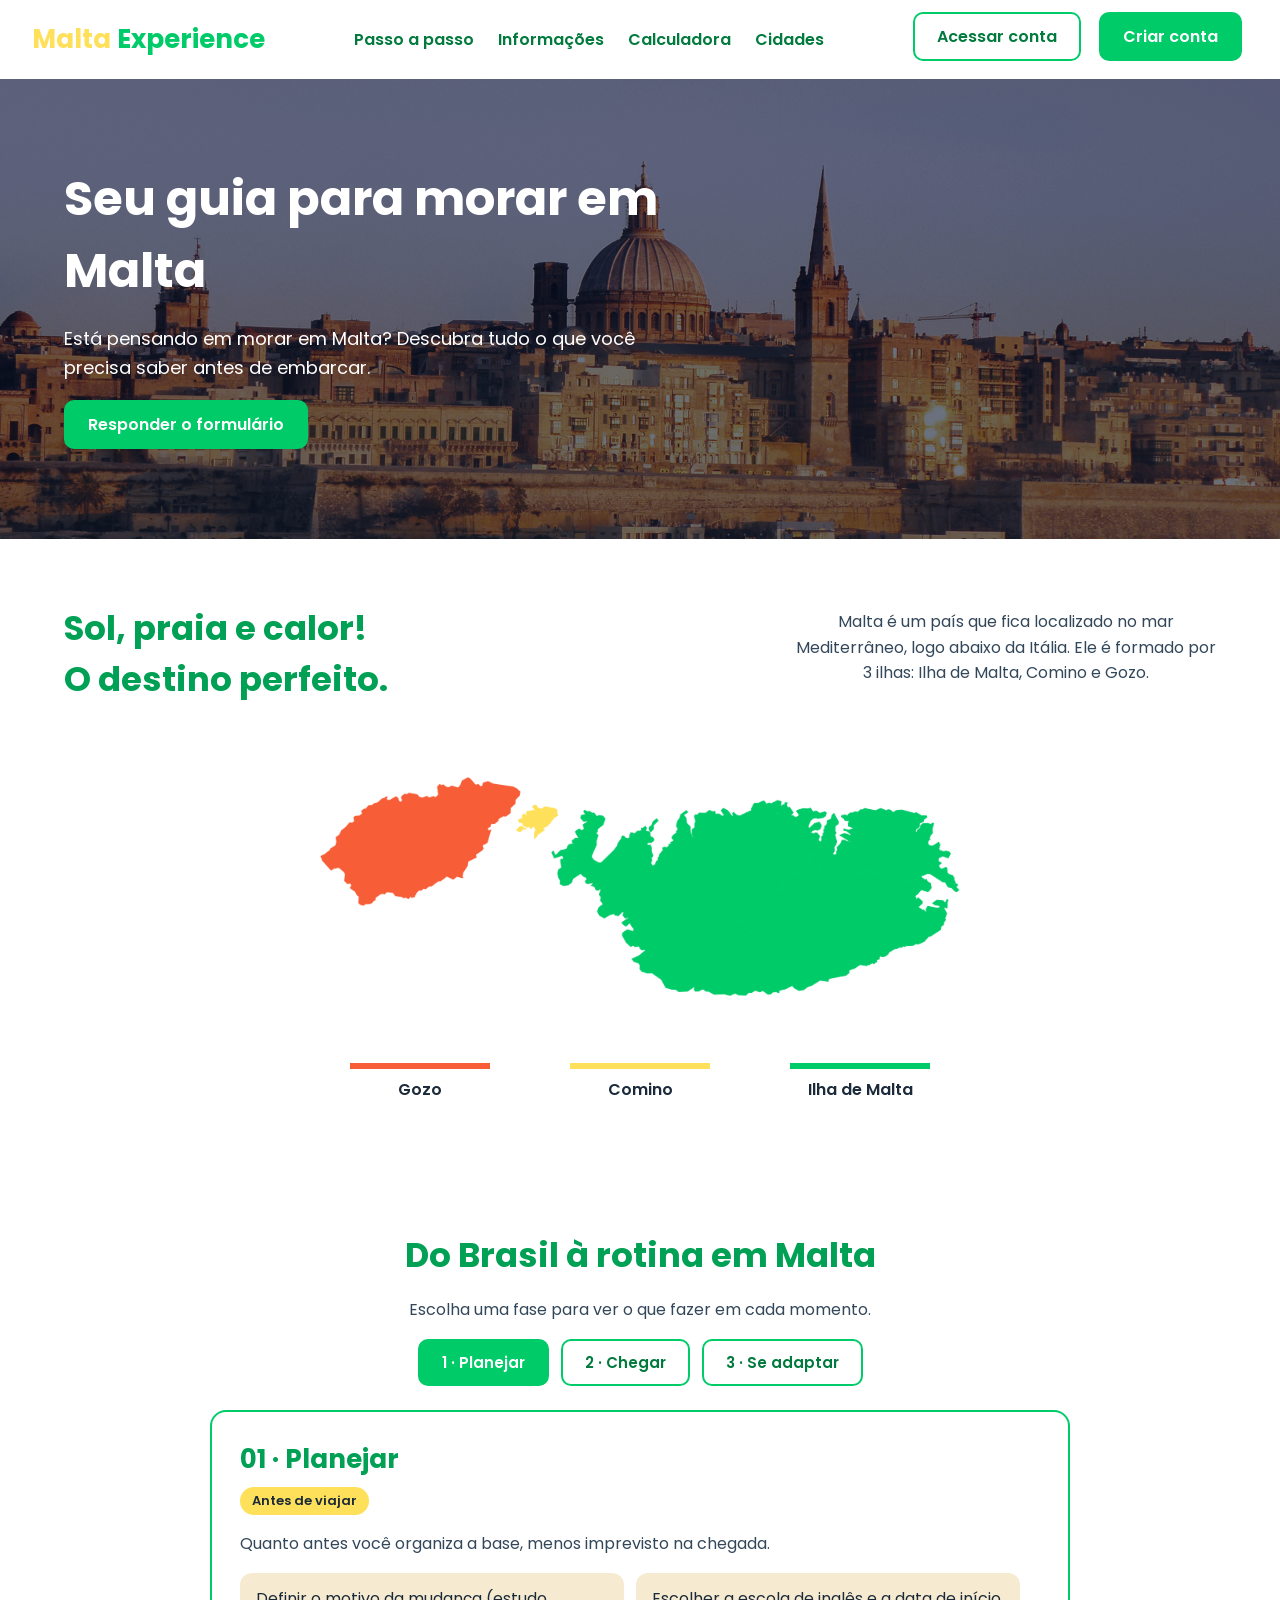
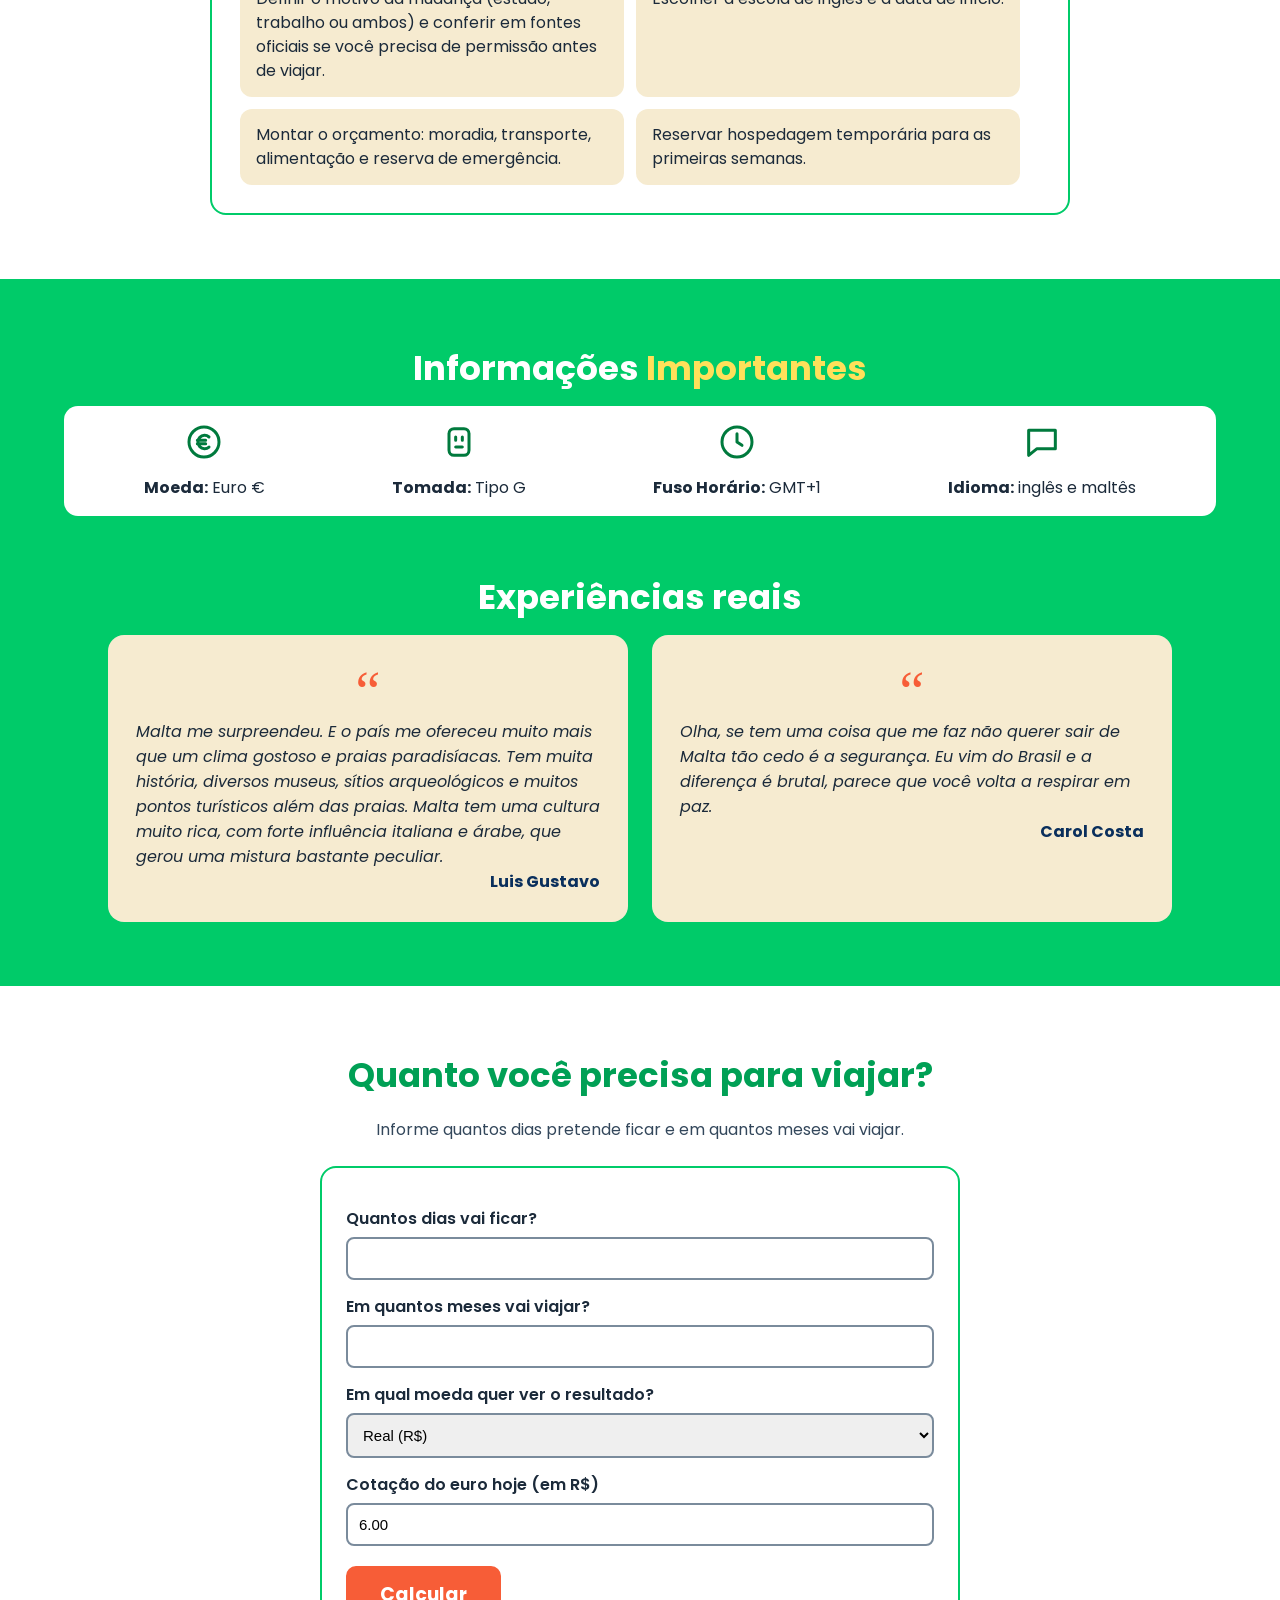
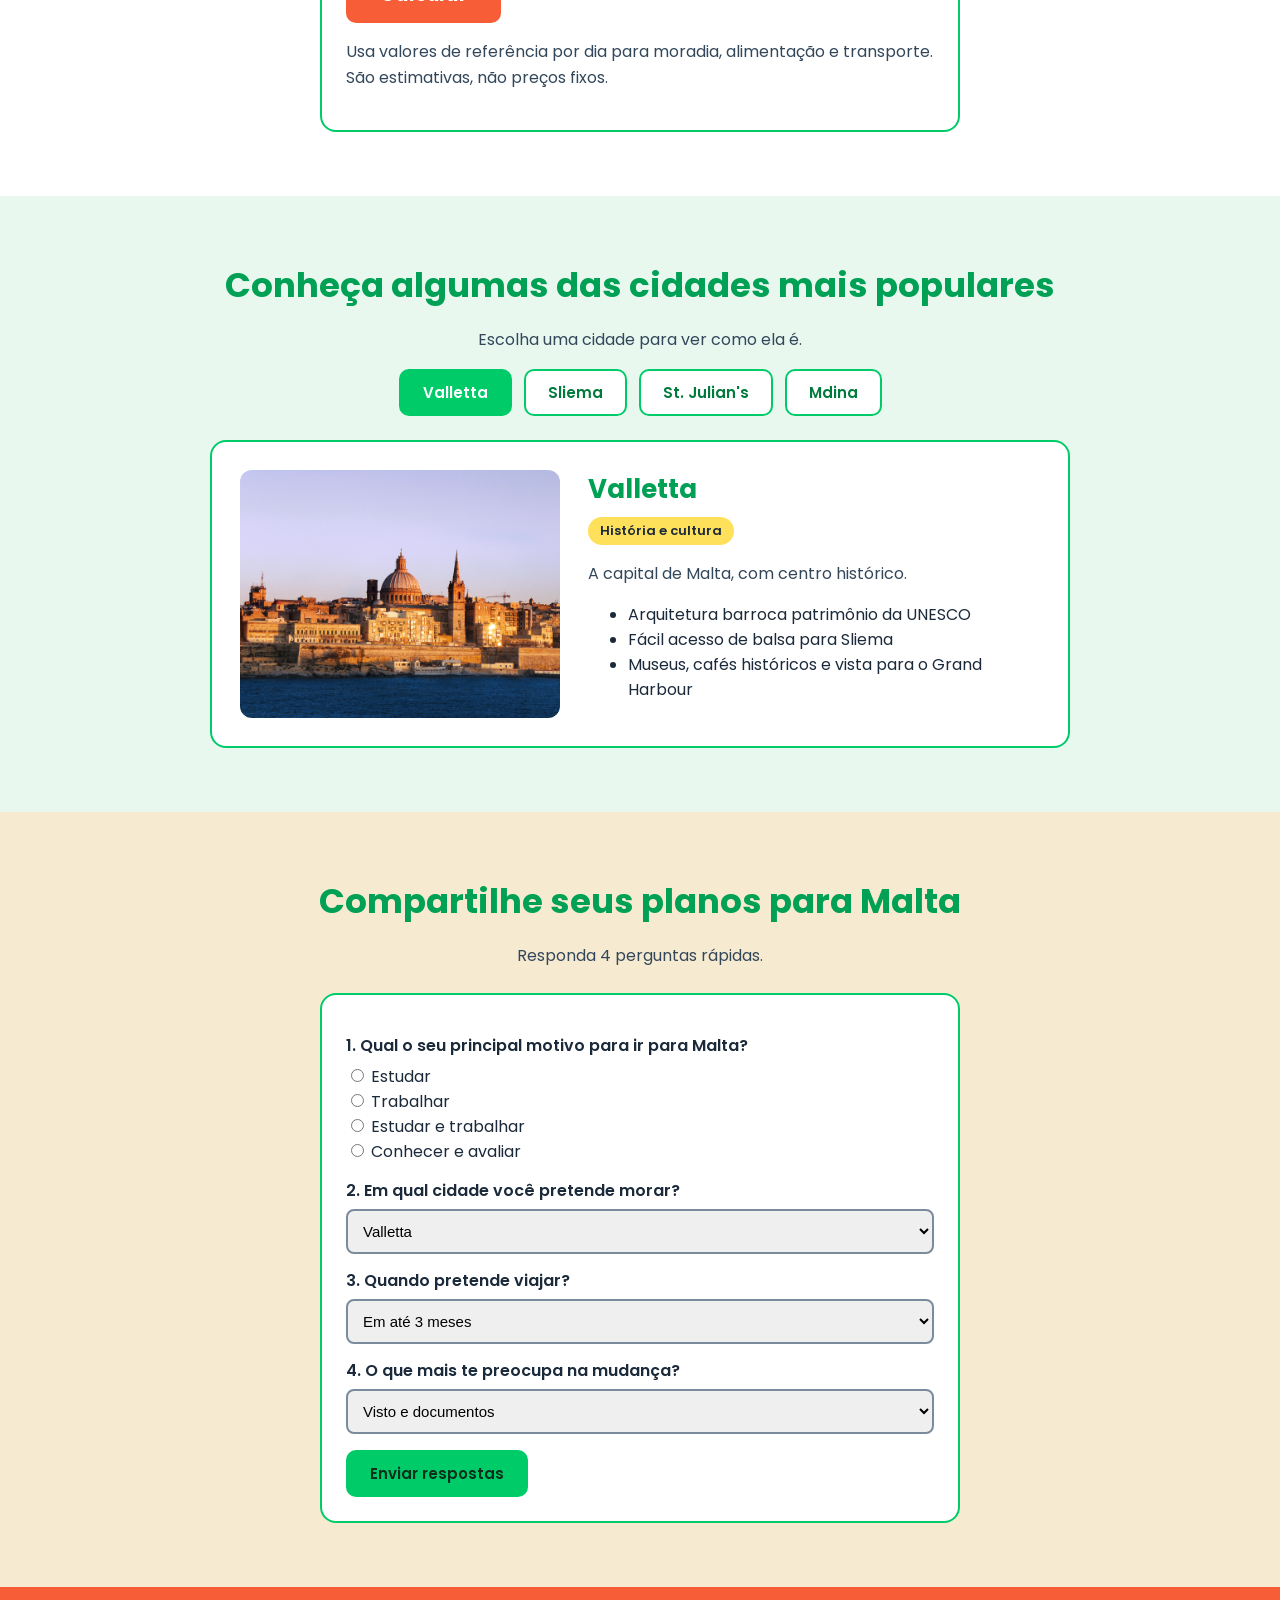
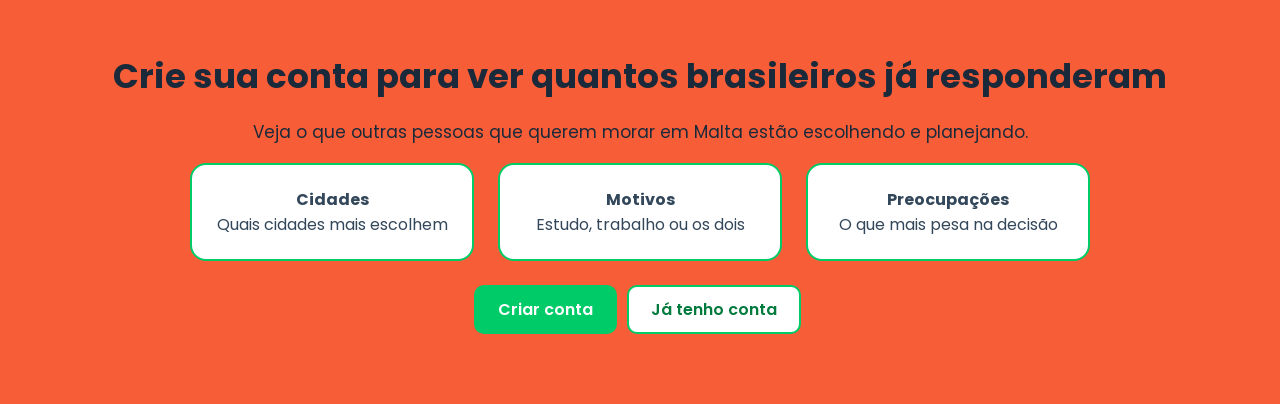
==== public/index.html @ 200298f9 "Adiciona estrutura inicial de arquivos, rotas e assets" ====
<!DOCTYPE html>
<html lang="pt-BR">

<head>
    <meta charset="UTF-8">
    <title>Malta Experience</title>
    <link href="https://fonts.googleapis.com/css2?family=Poppins:wght@400;500;600;700&display=swap" rel="stylesheet">
    <link rel="stylesheet" href="./css/style.css">
</head>

<body>

    <div class="cabecalho">
        <h3 class="logo">Malta <span class="logo_verde">Experience</span></h3>
        <div class="menu">
            <a href="#como">Passo a passo</a>
            <a href="#info">Informações</a>
            <a href="#calculadora">Calculadora</a>
            <a href="#cidades">Cidades</a>
        </div>
        <div class="botoes_topo">
            <a class="link_botao" href="login.html">Acessar conta</a>
            <a class="link_botao_verde" href="cadastro.html">Criar conta</a>
        </div>
    </div>


    <div class="topo">
        <div class="topo_texto">
            <h1>Seu guia para morar em Malta</h1>
            <p>Está pensando em morar em Malta? Descubra tudo o que você precisa saber antes de embarcar.</p>
            <a class="link_botao_verde" href="#formulario">Responder o formulário</a>
        </div>
    </div>

    <div class="secao">
        <div class="linha_sol">
            <h2 class="texto_esquerda">Sol, praia e calor!<br>O destino perfeito.</h2>
            <p class="texto_sol">Malta é um país que fica localizado no mar Mediterrâneo, logo abaixo da Itália. Ele é
                formado por 3 ilhas: Ilha de Malta, Comino e Gozo.</p>
        </div>
        <img class="mapa" src="./img/mapa_malta.png" alt="Mapa das ilhas de Malta">
        <div class="legenda">
            <div>
                <div class="barra_gozo"></div>Gozo
            </div>
            <div>
                <div class="barra_comino"></div>Comino
            </div>
            <div>
                <div class="barra_malta"></div>Ilha de Malta
            </div>
        </div>
    </div>

    <div class="secao" id="como">
        <h2>Do Brasil à rotina em Malta</h2>
        <p>Escolha uma fase para ver o que fazer em cada momento.</p>

        <button id="etapa_planejar" class="botao_aba_ativo" onclick="mostrarPlanejar()">1 · Planejar</button>
        <button id="etapa_chegar" class="botao_aba" onclick="mostrarChegar()">2 · Chegar</button>
        <button id="etapa_se_adaptar" class="botao_aba" onclick="mostrarSeAdaptar()">3 · Se adaptar</button>

        <div id="conteudo_planejar" class="cartao">
            <h3>01 · Planejar</h3>
            <span class="etiqueta">Antes de viajar</span>
            <p>Quanto antes você organiza a base, menos imprevisto na chegada.</p>
            <div class="grade_itens">
                <div class="item">Definir o motivo da mudança (estudo, trabalho ou ambos) e conferir em fontes oficiais
                    se você precisa de permissão antes de viajar.</div>
                <div class="item">Escolher a escola de inglês e a data de início.</div>
                <div class="item">Montar o orçamento: moradia, transporte, alimentação e reserva de emergência.</div>
                <div class="item">Reservar hospedagem temporária para as primeiras semanas.</div>
            </div>
        </div>

        <div id="conteudo_chegar" class="cartao escondido">
            <h3>02 · Chegar</h3>
            <span class="etiqueta">Primeiros dias</span>
            <p>Os primeiros dias são para resolver o básico e conhecer a região onde você vai morar.</p>
            <div class="grade_itens">
                <div class="item">Ir para a hospedagem temporária e descansar da viagem.</div>
                <div class="item">Comprar um chip local ou um plano de internet.</div>
                <div class="item">Conhecer o caminho entre a hospedagem e a escola.</div>
                <div class="item">Começar a procurar moradia fixa com calma, sem pressa.</div>
            </div>
        </div>

        <div id="conteudo_se_adaptar" class="cartao escondido">
            <h3>03 · Se adaptar</h3>
            <span class="etiqueta">Rotina em Malta</span>
            <p>Com o tempo, a cidade vira casa. Organize a rotina e crie sua rede de contatos.</p>
            <div class="grade_itens">
                <div class="item">Frequentar as aulas e praticar o inglês no dia a dia.</div>
                <div class="item">Aprender a usar o transporte público da ilha.</div>
                <div class="item">Conhecer outros brasileiros e intercambistas de várias nacionalidades.</div>
                <div class="item">Acompanhar o orçamento para não gastar além do planejado.</div>
            </div>
        </div>
    </div>

    <div class="secao fundo_verde" id="info">
        <h2 class="titulo_branco">Informações <span class="amarelo">Importantes</span></h2>
        <div class="caixa_info">
            <div><img class="icone" src="./img/icone_moeda.svg" alt="Moeda"><br><b>Moeda:</b> Euro €</div>
            <div><img class="icone" src="./img/icone_tomada.svg" alt="Tomada"><br><b>Tomada:</b> Tipo G</div>
            <div><img class="icone" src="./img/icone_fuso.svg" alt="Fuso Horário"><br><b>Fuso Horário:</b> GMT+1</div>
            <div><img class="icone" src="./img/icone_idioma.svg" alt="Idioma"><br><b>Idioma:</b> inglês e maltês</div>
        </div>

        <h2 class="titulo_branco" id="experiencias">Experiências reais</h2>
        <div class="linha_citacoes">
            <div class="citacao">
                <div class="aspas">“</div>
                Malta me surpreendeu. E o país me ofereceu muito mais que um clima gostoso e praias paradisíacas. Tem
                muita história, diversos museus, sítios arqueológicos e muitos pontos turísticos além das praias. Malta
                tem uma cultura muito rica, com forte influência italiana e árabe, que gerou uma mistura bastante
                peculiar.
                <b class="autor">Luis Gustavo</b>
            </div>
            <div class="citacao">
                <div class="aspas">“</div>
                Olha, se tem uma coisa que me faz não querer sair de Malta tão cedo é a segurança. Eu vim do Brasil e a
                diferença é brutal, parece que você volta a respirar em paz.
                <b class="autor">Carol Costa</b>
            </div>
        </div>
    </div>

    <!-- CALCULADORA -->
    <div class="secao" id="calculadora">
        <h2>Quanto você precisa para viajar?</h2>
        <p>Informe quantos dias pretende ficar e em quantos meses vai viajar.</p>

        <div class="cartao_estreito">
            <label>Quantos dias vai ficar?</label>
            <input id="input_dias" type="number" value="">

            <label>Em quantos meses vai viajar?</label>
            <input id="input_meses_viagem" type="number" value="">

            <label>Em qual moeda quer ver o resultado?</label>
            <select id="select_moeda">
                <option value="BRL">Real (R$)</option>
                <option value="EUR">Euro (€)</option>
            </select>

            <label>Cotação do euro hoje (em R$)</label>
            <input id="input_cotacao" type="number" value="6.00">

            <button class="botao_laranja" onclick="calcularViagem()">Calcular</button>
            <p>Usa valores de referência por dia para moradia, alimentação e transporte. São estimativas, não preços
                fixos.</p>
        </div>

        <div id="resultado" class="cartao_estreito fundo_bege escondido">
            <h3>Sua estimativa</h3>
            <div class="linha"><span>Moradia</span> <b id="span_moradia"></b></div>
            <div class="linha"><span>Alimentação</span> <b id="span_alimentacao"></b></div>
            <div class="linha"><span>Transporte</span> <b id="span_transporte"></b></div>
            <div class="linha"><span>Passagem</span> <b id="span_passagem"></b></div>
            <div class="linha"><span>Reserva (10%)</span> <b id="span_reserva"></b></div>
            <div class="linha"><span>Total estimado</span> <b id="span_total_estimado"></b></div>
            <p id="p_equivalencia"></p>
            <div class="linha"><span>Média por dia</span> <b id="span_media_dia"></b></div>
            <div class="linha_guardar"><span>Guardar por mês</span> <span id="span_guardar_mes"></span></div>
        </div>
    </div>


    <div class="secao fundo_claro" id="cidades">
        <h2>Conheça algumas das cidades mais populares</h2>
        <p>Escolha uma cidade para ver como ela é.</p>

        <button id="cidade_valletta" class="botao_aba_ativo" onclick="mostrarValletta()">Valletta</button>
        <button id="cidade_sliema" class="botao_aba" onclick="mostrarSliema()">Sliema</button>
        <button id="cidade_stjulians" class="botao_aba" onclick="mostrarStJulians()">St. Julian's</button>
        <button id="cidade_mdina" class="botao_aba" onclick="mostrarMdina()">Mdina</button>

        <div id="card_valletta" class="cartao cartao_cidade">
            <img class="foto_cidade" src="./img/valletta.jpg" alt="Valletta">
            <div>
                <h3>Valletta</h3>
                <span class="etiqueta">História e cultura</span>
                <p>A capital de Malta, com centro histórico.</p>
                <ul>
                    <li>Arquitetura barroca patrimônio da UNESCO</li>
                    <li>Fácil acesso de balsa para Sliema</li>
                    <li>Museus, cafés históricos e vista para o Grand Harbour</li>
                </ul>
            </div>
        </div>

        <div id="card_sliema" class="cartao cartao_cidade escondido">
            <img class="foto_cidade" src="./img/sliema.jpg" alt="Sliema">
            <div>
                <h3>Sliema</h3>
                <span class="etiqueta">Comércio e orla</span>
                <p>Região moderna à beira-mar com muitas lojas e cafés.</p>
                <ul>
                    <li>Calçadão à beira-mar ideal para caminhadas</li>
                    <li>Muitas lojas, shoppings e restaurantes</li>
                    <li>Ótima localização para estudantes</li>
                </ul>
            </div>
        </div>

        <div id="card_stjulians" class="cartao cartao_cidade escondido">
            <img class="foto_cidade" src="./img/st_julians.jpg" alt="St. Julian's">
            <div>
                <h3>St. Julian's</h3>
                <span class="etiqueta">Vida noturna e escolas</span>
                <p>O ponto mais agitado da ilha, cheio de estudantes.</p>
                <ul>
                    <li>Concentração das principais escolas de inglês</li>
                    <li>Região de Paceville com bares e vida noturna</li>
                    <li>Baía de Spinola com barcos tradicionais</li>
                </ul>
            </div>
        </div>

        <div id="card_mdina" class="cartao cartao_cidade escondido">
            <img class="foto_cidade" src="./img/mdina.jpg" alt="Mdina">
            <div>
                <h3>Mdina</h3>
                <span class="etiqueta">Medieval e tranquila</span>
                <p>A cidade murada que já foi a antiga capital de Malta.</p>
                <ul>
                    <li>Antiga capital medieval murada</li>
                    <li>Ruas tranquilas sem circulação de carros</li>
                    <li>Vista panorâmica de toda a ilha de Malta</li>
                </ul>
            </div>
        </div>
    </div>


    <div class="secao fundo_bege" id="formulario">
        <h2>Compartilhe seus planos para Malta</h2>
        <p>Responda 4 perguntas rápidas.</p>

        <div class="cartao_estreito">
            <label>1. Qual o seu principal motivo para ir para Malta?</label>
            <input class="radio" type="radio" name="motivo" id="radio_estudar" value="Estudar"> Estudar <br>
            <input class="radio" type="radio" name="motivo" id="radio_trabalhar" value="Trabalhar"> Trabalhar <br>
            <input class="radio" type="radio" name="motivo" id="radio_ambos" value="Estudar e trabalhar"> Estudar e
            trabalhar <br>
            <input class="radio" type="radio" name="motivo" id="radio_conhecer" value="Conhecer e avaliar"> Conhecer e
            avaliar

            <label>2. Em qual cidade você pretende morar?</label>
            <select id="select_cidade_morar">
                <option value="1">Valletta</option>
                <option value="2">Sliema</option>
                <option value="3">St. Julian's</option>
                <option value="4">Mdina</option>
                <option value="5">Ainda não decidi</option>
            </select>

            <label>3. Quando pretende viajar?</label>
            <select id="select_quando_viajar">
                <option>Em até 3 meses</option>
                <option>Entre 3 e 6 meses</option>
                <option>Entre 6 e 12 meses</option>
                <option>Em mais de 1 ano</option>
            </select>

            <label>4. O que mais te preocupa na mudança?</label>
            <select id="select_preocupacao">
                <option>Visto e documentos</option>
                <option>Moradia</option>
                <option>Custo de vida</option>
                <option>Trabalho</option>
                <option>Idioma</option>
            </select>

            <button class="botao_verde" onclick="enviarPlanos()">Enviar respostas</button>
            <div id="div_exibir"></div>
        </div>
    </div>

    <div class="secao fundo_laranja">
        <h2 class="titulo_escuro">Crie sua conta para ver quantos brasileiros já responderam</h2>
        <p class="texto_escuro">Veja o que outras pessoas que querem morar em Malta estão escolhendo e planejando.</p>

        <div class="linha_cartoes">
            <div class="cartao_pequeno"><b>Cidades</b><br>Quais cidades mais escolhem</div>
            <div class="cartao_pequeno"><b>Motivos</b><br>Estudo, trabalho ou os dois</div>
            <div class="cartao_pequeno"><b>Preocupações</b><br>O que mais pesa na decisão</div>
        </div>

        <a class="link_botao_verde" href="cadastro.html">Criar conta</a>
        <a class="link_botao" href="login.html">Já tenho conta</a>
    </div>

    <script>

        function esconderEtapas() {
            let vetorConteudos = [conteudo_planejar, conteudo_chegar, conteudo_se_adaptar];
            let vetorBotoes = [etapa_planejar, etapa_chegar, etapa_se_adaptar];

            for (let i = 0; i < vetorConteudos.length; i++) {
                vetorConteudos[i].style.display = "none";
                vetorBotoes[i].className = "botao_aba";
            }
        }

        function mostrarPlanejar() {
            esconderEtapas();
            conteudo_planejar.style.display = "block";
            etapa_planejar.className = "botao_aba_ativo";
        }

        function mostrarChegar() {
            esconderEtapas();
            conteudo_chegar.style.display = "block";
            etapa_chegar.className = "botao_aba_ativo";
        }

        function mostrarSeAdaptar() {
            esconderEtapas();
            conteudo_se_adaptar.style.display = "block";
            etapa_se_adaptar.className = "botao_aba_ativo";
        }

        function esconderCidades() {
            let vetorCards = [card_valletta, card_sliema, card_stjulians, card_mdina];
            let vetorBotoes = [cidade_valletta, cidade_sliema, cidade_stjulians, cidade_mdina];

            for (let i = 0; i < vetorCards.length; i++) {
                vetorCards[i].style.display = "none";
                vetorBotoes[i].className = "botao_aba";
            }
        }

        function mostrarValletta() {
            esconderCidades();
            card_valletta.style.display = "flex";
            cidade_valletta.className = "botao_aba_ativo";
        }

        function mostrarSliema() {
            esconderCidades();
            card_sliema.style.display = "flex";
            cidade_sliema.className = "botao_aba_ativo";
        }

        function mostrarStJulians() {
            esconderCidades();
            card_stjulians.style.display = "flex";
            cidade_stjulians.className = "botao_aba_ativo";
        }

        function mostrarMdina() {
            esconderCidades();
            card_mdina.style.display = "flex";
            cidade_mdina.className = "botao_aba_ativo";
        }


        function calcularViagem() {
            let dias = Number(input_dias.value);
            let meses_viagem = Number(input_meses_viagem.value);
            let moeda = select_moeda.value;
            let cotacao = Number(input_cotacao.value);

            if (dias <= 0 || meses_viagem <= 0 || cotacao <= 0) {
                alert("Preencha os campos com valores maiores que zero.");
            } else {
                let moradia_eur = dias * 40;
                let alimentacao_eur = dias * 20;
                let transporte_eur = dias * 5;
                let passagem_eur = 600;

                let subtotal_eur = moradia_eur + alimentacao_eur + transporte_eur + passagem_eur;
                let reserva_eur = subtotal_eur * 0.10;
                let total_eur = subtotal_eur + reserva_eur;

                let media_dia_eur = total_eur / dias;
                let guardar_mes_eur = total_eur / meses_viagem;

                resultado.style.display = "block";

                if (moeda == "BRL") {
                    span_moradia.innerHTML = "R$ " + (moradia_eur * cotacao).toFixed(0);
                    span_alimentacao.innerHTML = "R$ " + (alimentacao_eur * cotacao).toFixed(0);
                    span_transporte.innerHTML = "R$ " + (transporte_eur * cotacao).toFixed(0);
                    span_passagem.innerHTML = "R$ " + (passagem_eur * cotacao).toFixed(0);
                    span_reserva.innerHTML = "R$ " + (reserva_eur * cotacao).toFixed(0);
                    span_total_estimado.innerHTML = "R$ " + (total_eur * cotacao).toFixed(0);
                    p_equivalencia.innerHTML = "Equivale a € " + total_eur.toFixed(0) + " na cotação informada.";
                    span_media_dia.innerHTML = "R$ " + (media_dia_eur * cotacao).toFixed(2);
                    span_guardar_mes.innerHTML = "R$ " + (guardar_mes_eur * cotacao).toFixed(2);
                } else {
                    span_moradia.innerHTML = "€ " + moradia_eur.toFixed(0);
                    span_alimentacao.innerHTML = "€ " + alimentacao_eur.toFixed(0);
                    span_transporte.innerHTML = "€ " + transporte_eur.toFixed(0);
                    span_passagem.innerHTML = "€ " + passagem_eur.toFixed(0);
                    span_reserva.innerHTML = "€ " + reserva_eur.toFixed(0);
                    span_total_estimado.innerHTML = "€ " + total_eur.toFixed(0);
                    p_equivalencia.innerHTML = "Equivale a R$ " + (total_eur * cotacao).toFixed(0) + " na cotação informada.";
                    span_media_dia.innerHTML = "€ " + media_dia_eur.toFixed(2);
                    span_guardar_mes.innerHTML = "€ " + guardar_mes_eur.toFixed(2);
                }
            }
        }


        function enviarPlanos() {
            let vetorRadios = [radio_estudar, radio_trabalhar, radio_ambos, radio_conhecer];
            let motivo_escolhido = "";

            for (let i = 0; i < vetorRadios.length; i++) {
                if (vetorRadios[i].checked) {
                    motivo_escolhido = vetorRadios[i].value;
                }
            }

            let cidade = select_cidade_morar.value;
            let quando = select_quando_viajar.value;
            let preocupacao = select_preocupacao.value;

            if (motivo_escolhido == " ") {
                div_exibir.innerHTML = "<span style='color: red'>Escolha o seu principal motivo para continuar.</span>";
            } else {
                div_exibir.innerHTML = "<span style='color: green'>Respostas enviadas! Obrigado por compartilhar seus planos.</span>";
            }
        }
    </script>

</body>

</html>
---- public/css/style.css ----
* {
    box-sizing: border-box;
}

html {
    scroll-behavior: smooth;
}

body {
    margin: 0;
    font-family: Poppins, Arial, sans-serif;
    color: #1B2A3A;
}

h1 {
    font-size: 48px;
    margin: 0 0 12px 0;
}

h2 {
    font-size: 34px;
    color: #00A055;
    text-align: center;
    margin: 0 0 12px 0;
}

h3 {
    font-size: 26px;
    color: #00A055;
    margin: 0 0 8px 0;
}

p {
    line-height: 1.6;
    color: #33475B;
}

a {
    text-decoration: none;
    color: #007A3D;
    font-weight: 600;
    white-space: nowrap;
}

img {
    max-width: 100%;
}

label {
    display: block;
    margin: 14px 0 6px 0;
    font-weight: 600;
}

input {
    width: 100%;
    padding: 11px;
    border: 2px solid #7A8B9C;
    border-radius: 8px;
    font-size: 15px;
}

select {
    width: 100%;
    padding: 11px;
    border: 2px solid #7A8B9C;
    border-radius: 8px;
    font-size: 15px;
}


.radio {
    width: auto;
}

button {
    font-family: inherit;
    font-size: 15px;
    font-weight: 600;
    padding: 10px 22px;
    border: 2px solid #00CB69;
    border-radius: 10px;
    background: #FFFFFF;
    color: #007A3D;
    cursor: pointer;
}

.cabecalho {
    display: flex;
    align-items: center;
    justify-content: space-between;
    padding: 12px 32px;
}

.logo {
    color: #FFE05A;
    margin: 0;
}

.logo_verde {
    color: #00CB69;
}

.menu {
    display: flex;
    gap: 24px;
}

.botoes_topo {
    display: flex;
    gap: 12px;
}

.link_botao {
    display: inline-block;
    padding: 10px 22px;
    margin: 0 6px 6px 0;
    border: 2px solid #00CB69;
    border-radius: 10px;
    background: #FFFFFF;
}

.link_botao_verde {
    display: inline-block;
    padding: 10px 22px;
    margin: 0 6px 6px 0;
    border: 2px solid #00CB69;
    border-radius: 10px;
    background: #00CB69;
    color: #ffffff;
}

.topo {
    min-height: 460px;
    padding: 0 64px;
    display: flex;
    align-items: center;
    background-image: linear-gradient(rgba(8, 18, 40, 0.6), rgba(8, 18, 40, 0.6)), url("../img/valletta.jpg");
    background-size: cover;
    background-position: center;
}

.topo_texto {
    max-width: 620px;
    color: #FFFFFF;
}

.topo_texto p {
    color: #FFFFFF;
    font-size: 18px;
}

.secao {
    padding: 64px;
    text-align: center;
}

.texto_esquerda {
    text-align: left;
}

.linha_sol {
    display: flex;
    justify-content: space-between;
    align-items: flex-start;
    gap: 48px;
}

.texto_sol {
    max-width: 420px;
    margin-top: 6px;
    text-align: center;
}

.fundo_verde {
    background: #00CB69;
}

.fundo_claro {
    background: #E8F8EF;
}



.fundo_laranja {
    background: #F75D37;
}

.titulo_branco {
    color: #FFFFFF;
}

.amarelo {
    color: #FFE05A;
}

.mapa {
    width: 640px;
    margin-top: 60px;
    margin-bottom: 60px;
}

.legenda {
    display: flex;
    justify-content: center;
    gap: 80px;
    font-weight: 600;
}

.barra_gozo {
    width: 140px;
    height: 6px;
    margin-bottom: 8px;
    background: #F75D37;
}

.barra_comino {
    width: 140px;
    height: 6px;
    margin-bottom: 8px;
    background: #FFE05A;
}

.barra_malta {
    width: 140px;
    height: 6px;
    margin-bottom: 8px;
    background: #00CB69;
}

.botao_aba {
    margin: 0 4px;
}

.botao_aba_ativo {
    margin: 0 4px;
    background: #00CB69;
    color: #FFFFFF;
}

.cartao {
    max-width: 860px;
    margin: 24px auto 0 auto;
    padding: 28px;
    text-align: left;
    background: #FFFFFF;
    border: 2px solid #00CB69;
    border-radius: 16px;
}

.cartao_estreito {
    max-width: 640px;
    margin: 24px auto 0 auto;
    padding: 24px;
    text-align: left;
    background: #FFFFFF;
    border: 2px solid #00CB69;
    border-radius: 16px;
}

.fundo_bege {
    background: #F6EBD0;
}


.etiqueta {
    display: inline-block;
    padding: 4px 12px;
    border-radius: 999px;
    background: #FFE05A;
    font-size: 13px;
    font-weight: 600;
}

.grade_itens {
    display: flex;
    flex-wrap: wrap;
    gap: 12px;
}

.item {
    width: 48%;
    padding: 14px 16px;
    background: #F6EBD0;
    border-radius: 12px;
    line-height: 1.5;
}

.cartao_cidade {
    display: flex;
    gap: 28px;
}

.foto_cidade {
    width: 320px;
    border-radius: 12px;
    object-fit: cover;
}

.caixa_info {
    display: flex;
    justify-content: space-around;
    margin-bottom: 56px;
    padding: 16px;
    background: #FFFFFF;
    border-radius: 14px;
    text-align: center;
}

.icone {
    width: 40px;
    height: 40px;
    margin-bottom: 6px;
}

.linha_citacoes {
    display: flex;
    gap: 24px;
    justify-content: center;
}

.citacao {
    flex: 1;
    max-width: 520px;
    padding: 28px;
    text-align: left;
    font-style: italic;
    background: #F6EBD0;
    border-radius: 16px;
}

.aspas {
    font-family: Georgia, serif;
    font-size: 56px;
    font-style: normal;
    line-height: 1;
    text-align: center;
    color: #F75D37;
}

.autor {
    display: block;
    text-align: right;
    font-style: normal;
    color: #0A2F5C;
}

.botao_laranja {
    margin-top: 20px;
    padding: 12px 32px;
    background: #F75D37;
    border-color: #F75D37;
    color: #FFFFFF;
    font-size: 19px;
    font-weight: 700;
}

.linha {
    display: flex;
    justify-content: space-between;
    padding: 9px 0;
    border-bottom: 1px solid #E0D2AE;
}

.linha_guardar {
    display: flex;
    justify-content: space-between;
    margin-top: 12px;
    padding: 12px 14px;
    background: #F75D37;
    border-radius: 8px;
    color: #FFFFFF;
    font-size: 19px;
    font-weight: 700;
}

.botao_verde {
    margin-top: 16px;
    background: #00CB69;
    color: #0A2F1B;
}

.linha_cartoes {
    display: flex;
    gap: 24px;
    max-width: 900px;
    margin: 0 auto 24px auto;
}

.titulo_escuro {
    color: #1B2A3A;
}

.texto_escuro {
    color: #1B2A3A;
    font-size: 17px;
}

.cartao_pequeno {
    flex: 1;
    padding: 22px;
    background: #FFFFFF;
    border: 2px solid #00CB69;
    border-radius: 16px;
    color: #33475B;
}

.escondido {
    display: none;
}
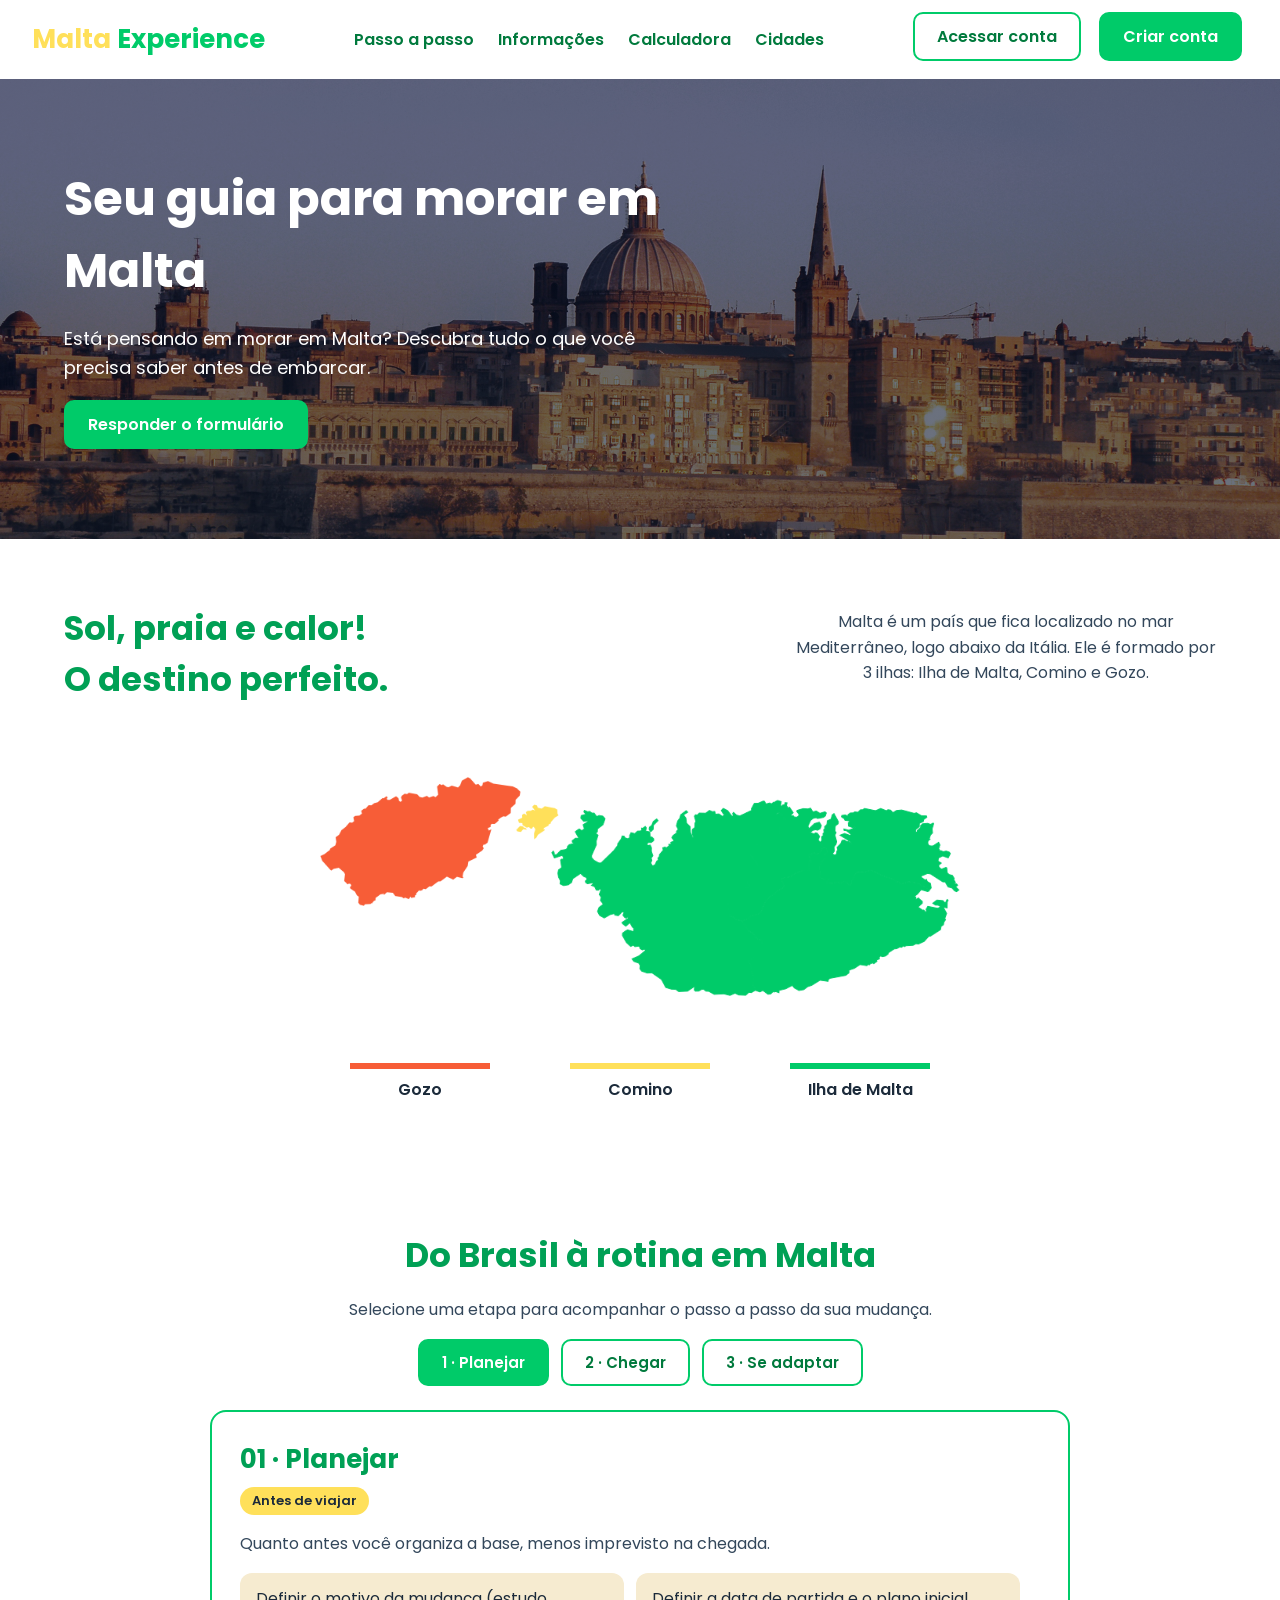
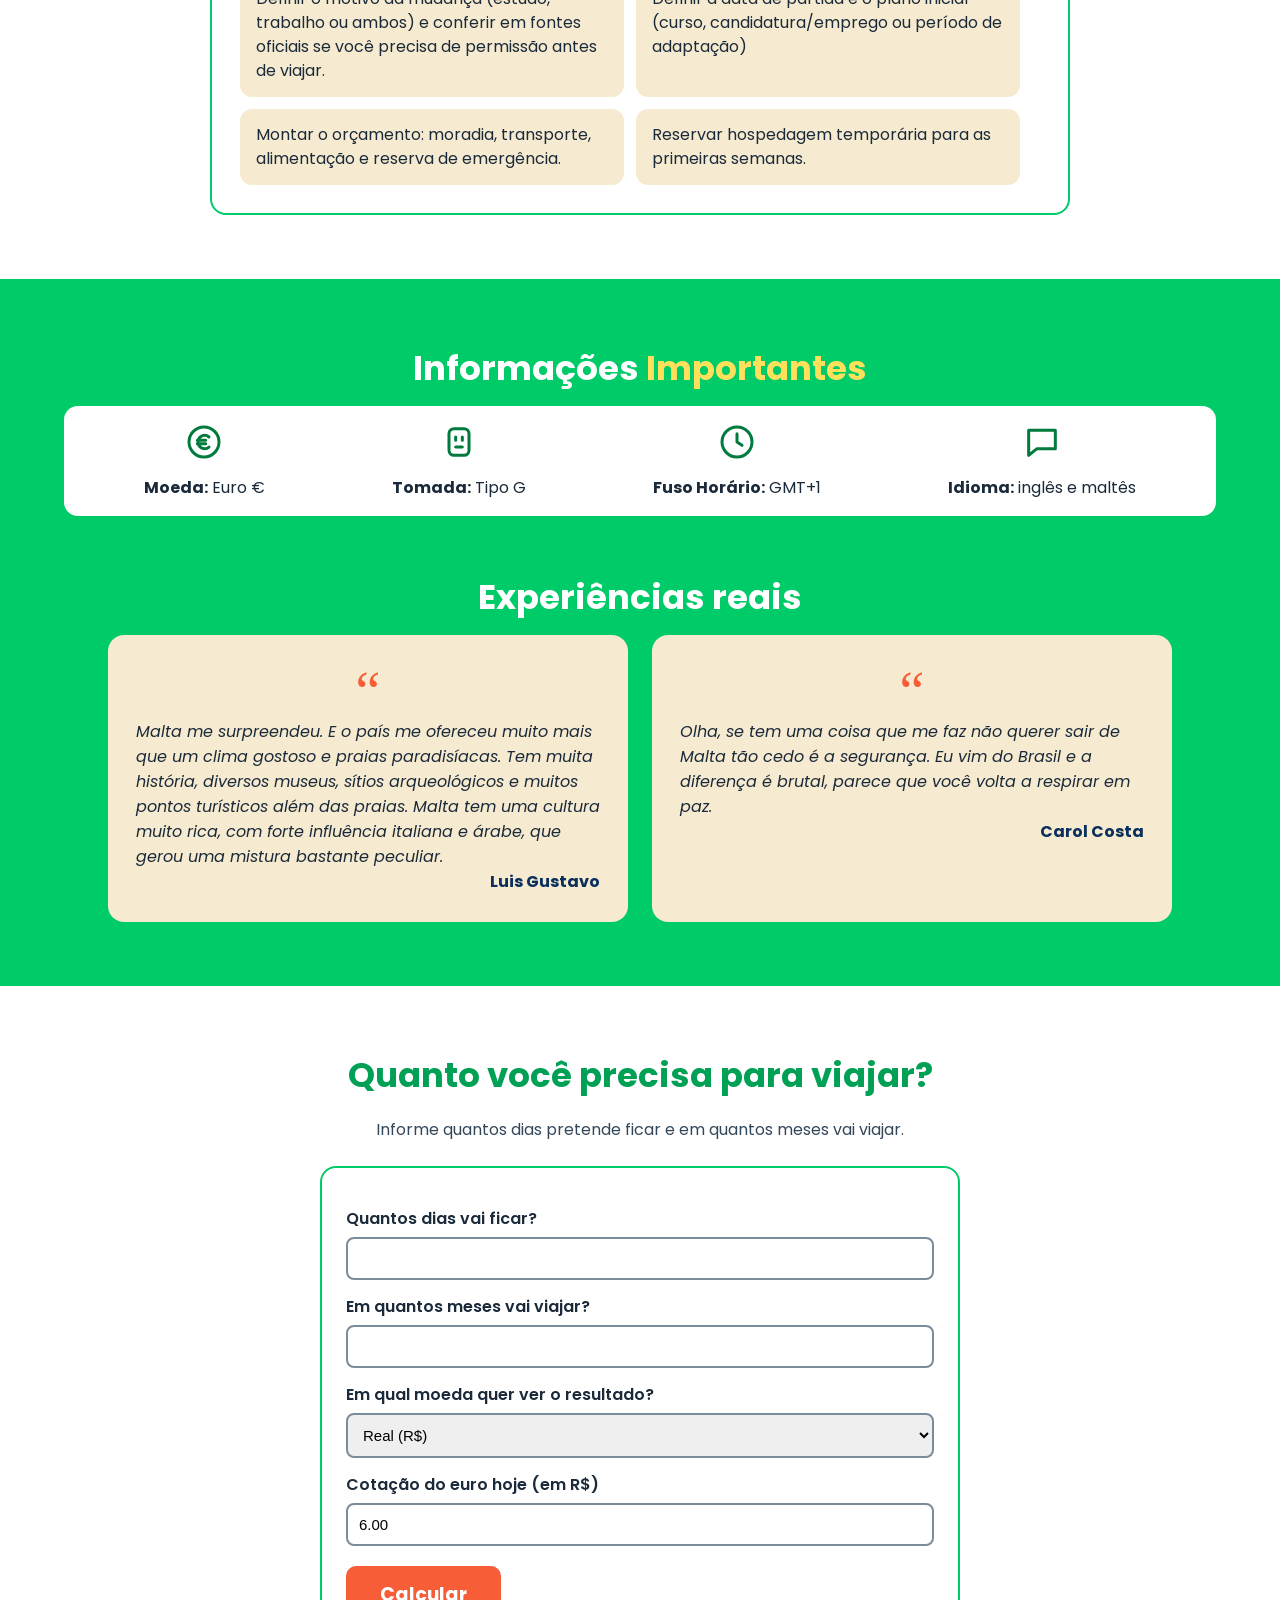
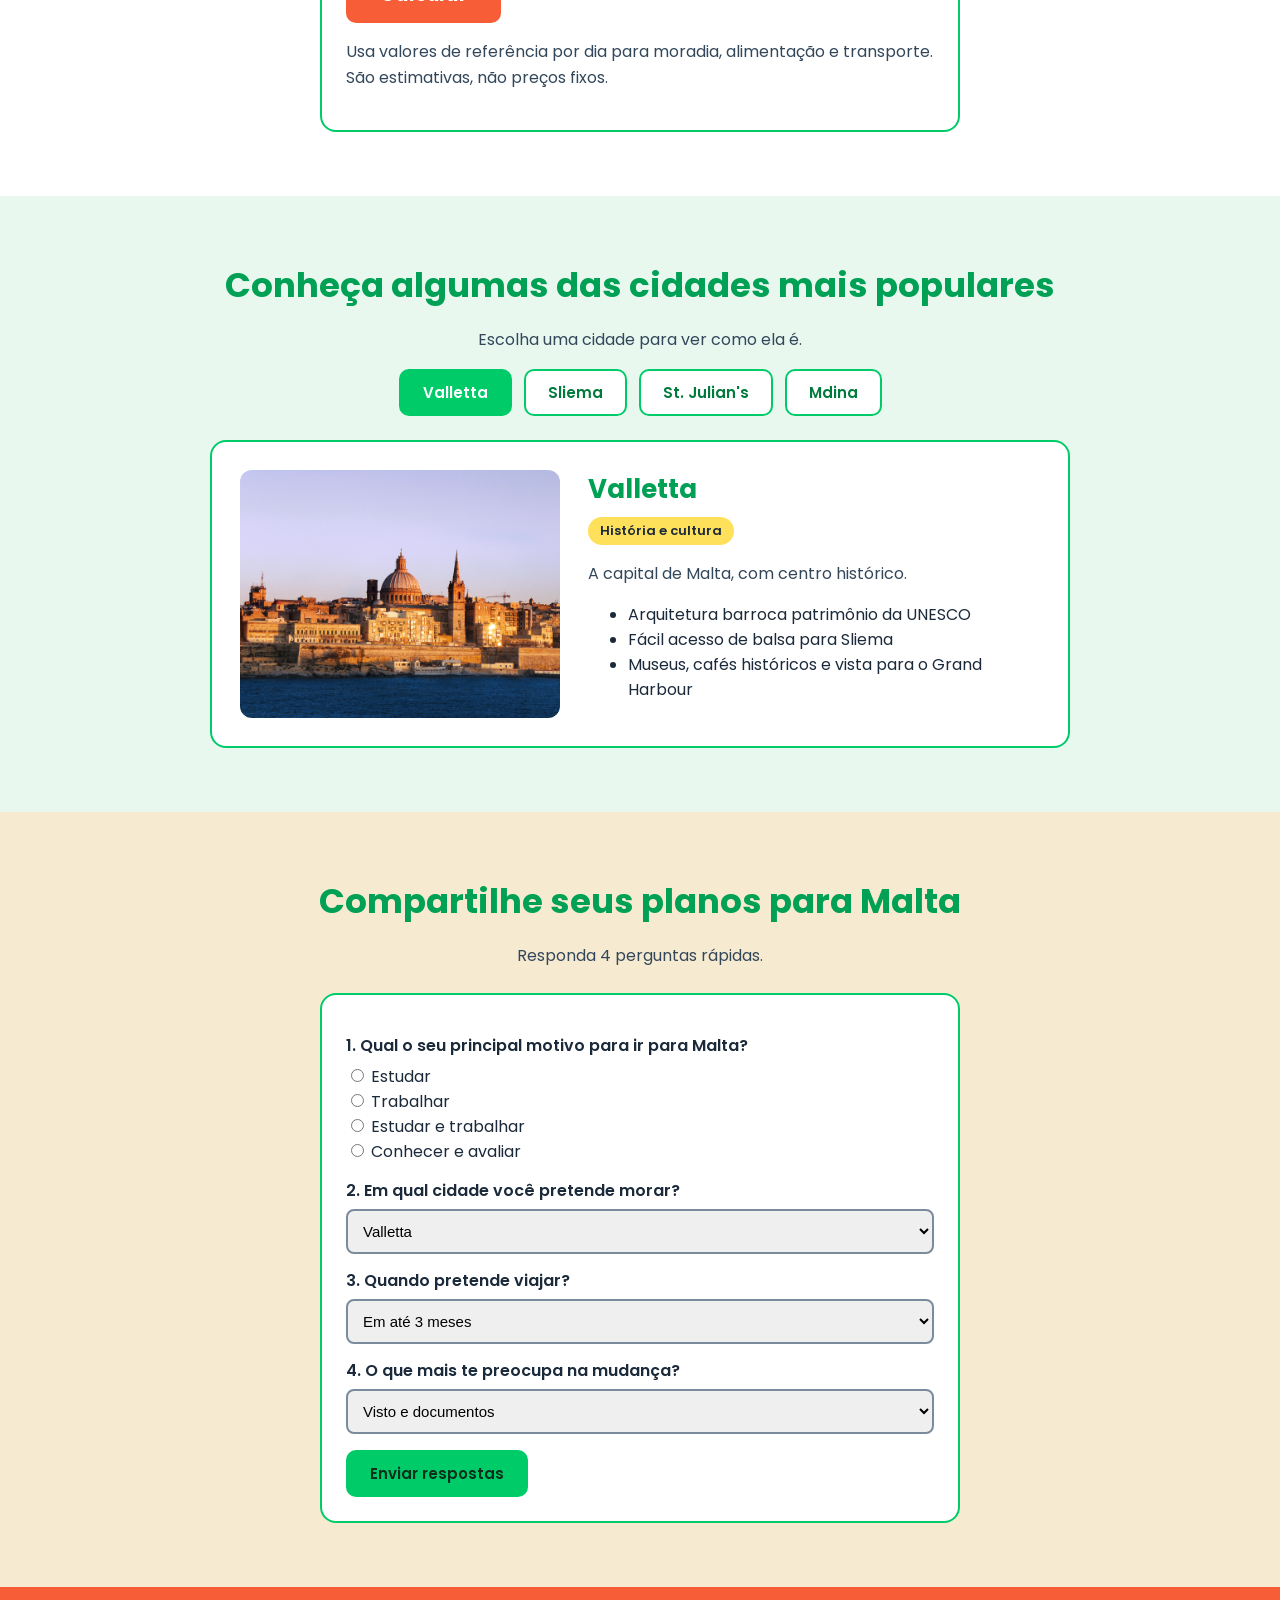
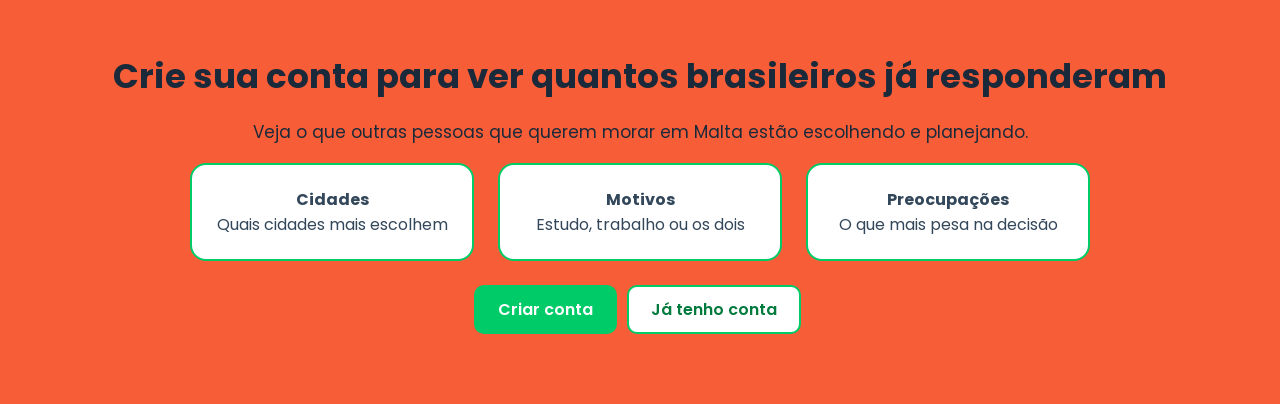
==== commit cb81997e: "implementando dashboard_malta, rotas de resposta e atualizando script SQL e login" ====
--- a/public/index.html
+++ b/public/index.html
@@ -55,7 +55,7 @@
 
     <div class="secao" id="como">
         <h2>Do Brasil à rotina em Malta</h2>
-        <p>Escolha uma fase para ver o que fazer em cada momento.</p>
+        <p>Selecione uma etapa para acompanhar o passo a passo da sua mudança.</p>
 
         <button id="etapa_planejar" class="botao_aba_ativo" onclick="mostrarPlanejar()">1 · Planejar</button>
         <button id="etapa_chegar" class="botao_aba" onclick="mostrarChegar()">2 · Chegar</button>
@@ -66,9 +66,8 @@
             <span class="etiqueta">Antes de viajar</span>
             <p>Quanto antes você organiza a base, menos imprevisto na chegada.</p>
             <div class="grade_itens">
-                <div class="item">Definir o motivo da mudança (estudo, trabalho ou ambos) e conferir em fontes oficiais
-                    se você precisa de permissão antes de viajar.</div>
-                <div class="item">Escolher a escola de inglês e a data de início.</div>
+                <div class="item">Definir o motivo da mudança (estudo, trabalho ou ambos) e conferir em fontes oficiais se você precisa de permissão antes de viajar.</div>
+                <div class="item">Definir a data de partida e o plano inicial (curso, candidatura/emprego ou período de adaptação)</div>
                 <div class="item">Montar o orçamento: moradia, transporte, alimentação e reserva de emergência.</div>
                 <div class="item">Reservar hospedagem temporária para as primeiras semanas.</div>
             </div>
@@ -81,7 +80,7 @@
             <div class="grade_itens">
                 <div class="item">Ir para a hospedagem temporária e descansar da viagem.</div>
                 <div class="item">Comprar um chip local ou um plano de internet.</div>
-                <div class="item">Conhecer o caminho entre a hospedagem e a escola.</div>
+                <div class="item">Explorar o bairro e conhecer os pontos de ônibus e mercados próximos.</div>
                 <div class="item">Começar a procurar moradia fixa com calma, sem pressa.</div>
             </div>
         </div>
@@ -241,11 +240,11 @@
 
         <div class="cartao_estreito">
             <label>1. Qual o seu principal motivo para ir para Malta?</label>
-            <input class="radio" type="radio" name="motivo" id="radio_estudar" value="Estudar"> Estudar <br>
-            <input class="radio" type="radio" name="motivo" id="radio_trabalhar" value="Trabalhar"> Trabalhar <br>
-            <input class="radio" type="radio" name="motivo" id="radio_ambos" value="Estudar e trabalhar"> Estudar e
+            <input class="radio" type="radio" name="motivo" id="radio_estudar" value="1"> Estudar <br>
+            <input class="radio" type="radio" name="motivo" id="radio_trabalhar" value="2"> Trabalhar <br>
+            <input class="radio" type="radio" name="motivo" id="radio_ambos" value="3"> Estudar e
             trabalhar <br>
-            <input class="radio" type="radio" name="motivo" id="radio_conhecer" value="Conhecer e avaliar"> Conhecer e
+            <input class="radio" type="radio" name="motivo" id="radio_conhecer" value="4"> Conhecer e
             avaliar
 
             <label>2. Em qual cidade você pretende morar?</label>
@@ -259,19 +258,19 @@
 
             <label>3. Quando pretende viajar?</label>
             <select id="select_quando_viajar">
-                <option>Em até 3 meses</option>
-                <option>Entre 3 e 6 meses</option>
-                <option>Entre 6 e 12 meses</option>
-                <option>Em mais de 1 ano</option>
+                <option value="1">Em até 3 meses</option>
+                <option value="2">Entre 3 e 6 meses</option>
+                <option value="3">Entre 6 e 12 meses</option>
+                <option value="4">Em mais de 1 ano</option>
             </select>
 
             <label>4. O que mais te preocupa na mudança?</label>
             <select id="select_preocupacao">
-                <option>Visto e documentos</option>
-                <option>Moradia</option>
-                <option>Custo de vida</option>
-                <option>Trabalho</option>
-                <option>Idioma</option>
+                <option value="1">Visto e documentos</option>
+                <option value="2">Moradia</option>
+                <option value="3">Custo de vida</option>
+                <option value="4">Trabalho</option>
+                <option value="5">Idioma</option>
             </select>
 
             <button class="botao_verde" onclick="enviarPlanos()">Enviar respostas</button>
@@ -420,10 +419,31 @@
             let quando = select_quando_viajar.value;
             let preocupacao = select_preocupacao.value;
 
-            if (motivo_escolhido == " ") {
+            if (motivo_escolhido == "") {
                 div_exibir.innerHTML = "<span style='color: red'>Escolha o seu principal motivo para continuar.</span>";
             } else {
-                div_exibir.innerHTML = "<span style='color: green'>Respostas enviadas! Obrigado por compartilhar seus planos.</span>";
+                // os valores enviados são os ids das opções (iguais aos ids das tabelas do banco)
+                fetch("/respostas/cadastrar", {
+                    method: "POST",
+                    headers: {
+                        "Content-Type": "application/json"
+                    },
+                    body: JSON.stringify({
+                        motivoServer: motivo_escolhido,
+                        cidadeServer: cidade,
+                        prazoServer: quando,
+                        preocupacaoServer: preocupacao
+                    })
+                }).then(function (resposta) {
+                    if (resposta.ok) {
+                        div_exibir.innerHTML = "<span style='color: green'>Respostas enviadas! Obrigado por compartilhar seus planos.</span>";
+                    } else {
+                        div_exibir.innerHTML = "<span style='color: red'>Não foi possível enviar suas respostas. Tente novamente.</span>";
+                    }
+                }).catch(function (erro) {
+                    console.log(erro);
+                    div_exibir.innerHTML = "<span style='color: red'>Não foi possível enviar suas respostas. Tente novamente.</span>";
+                });
             }
         }
     </script>
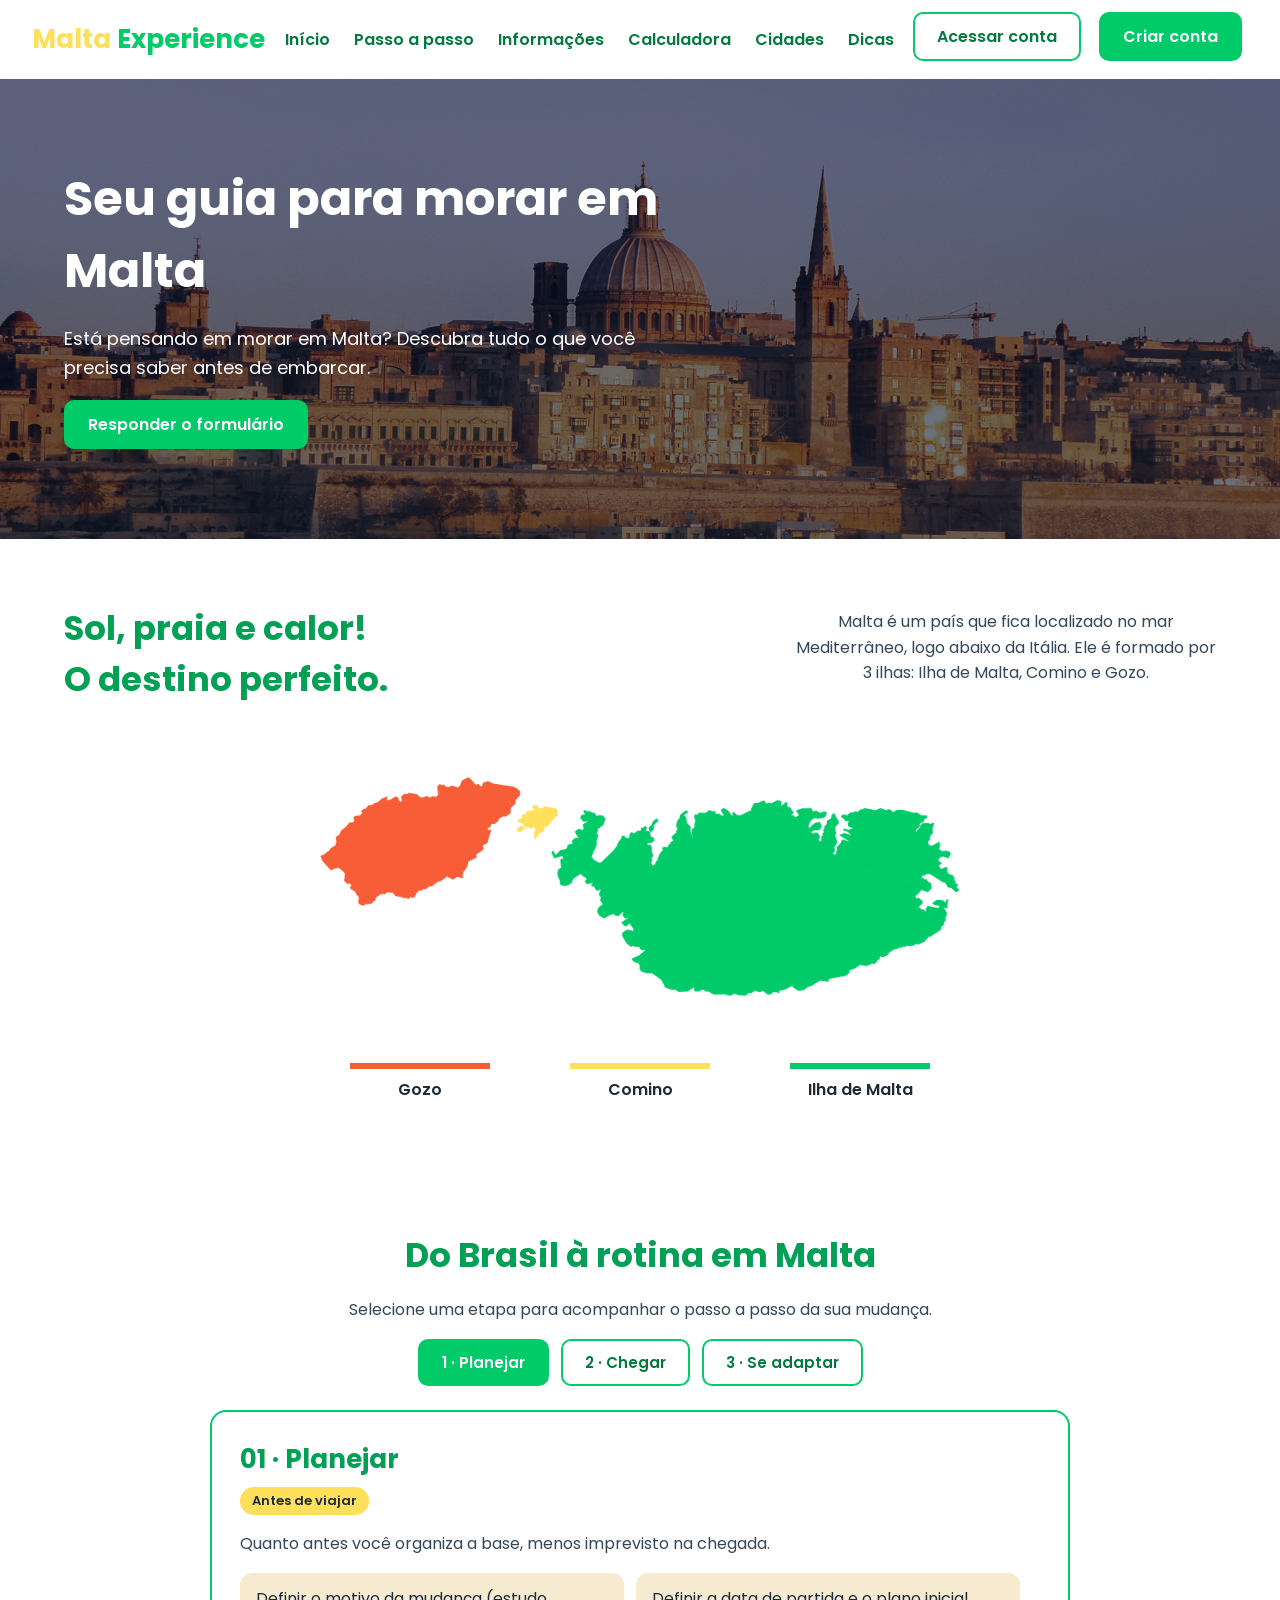
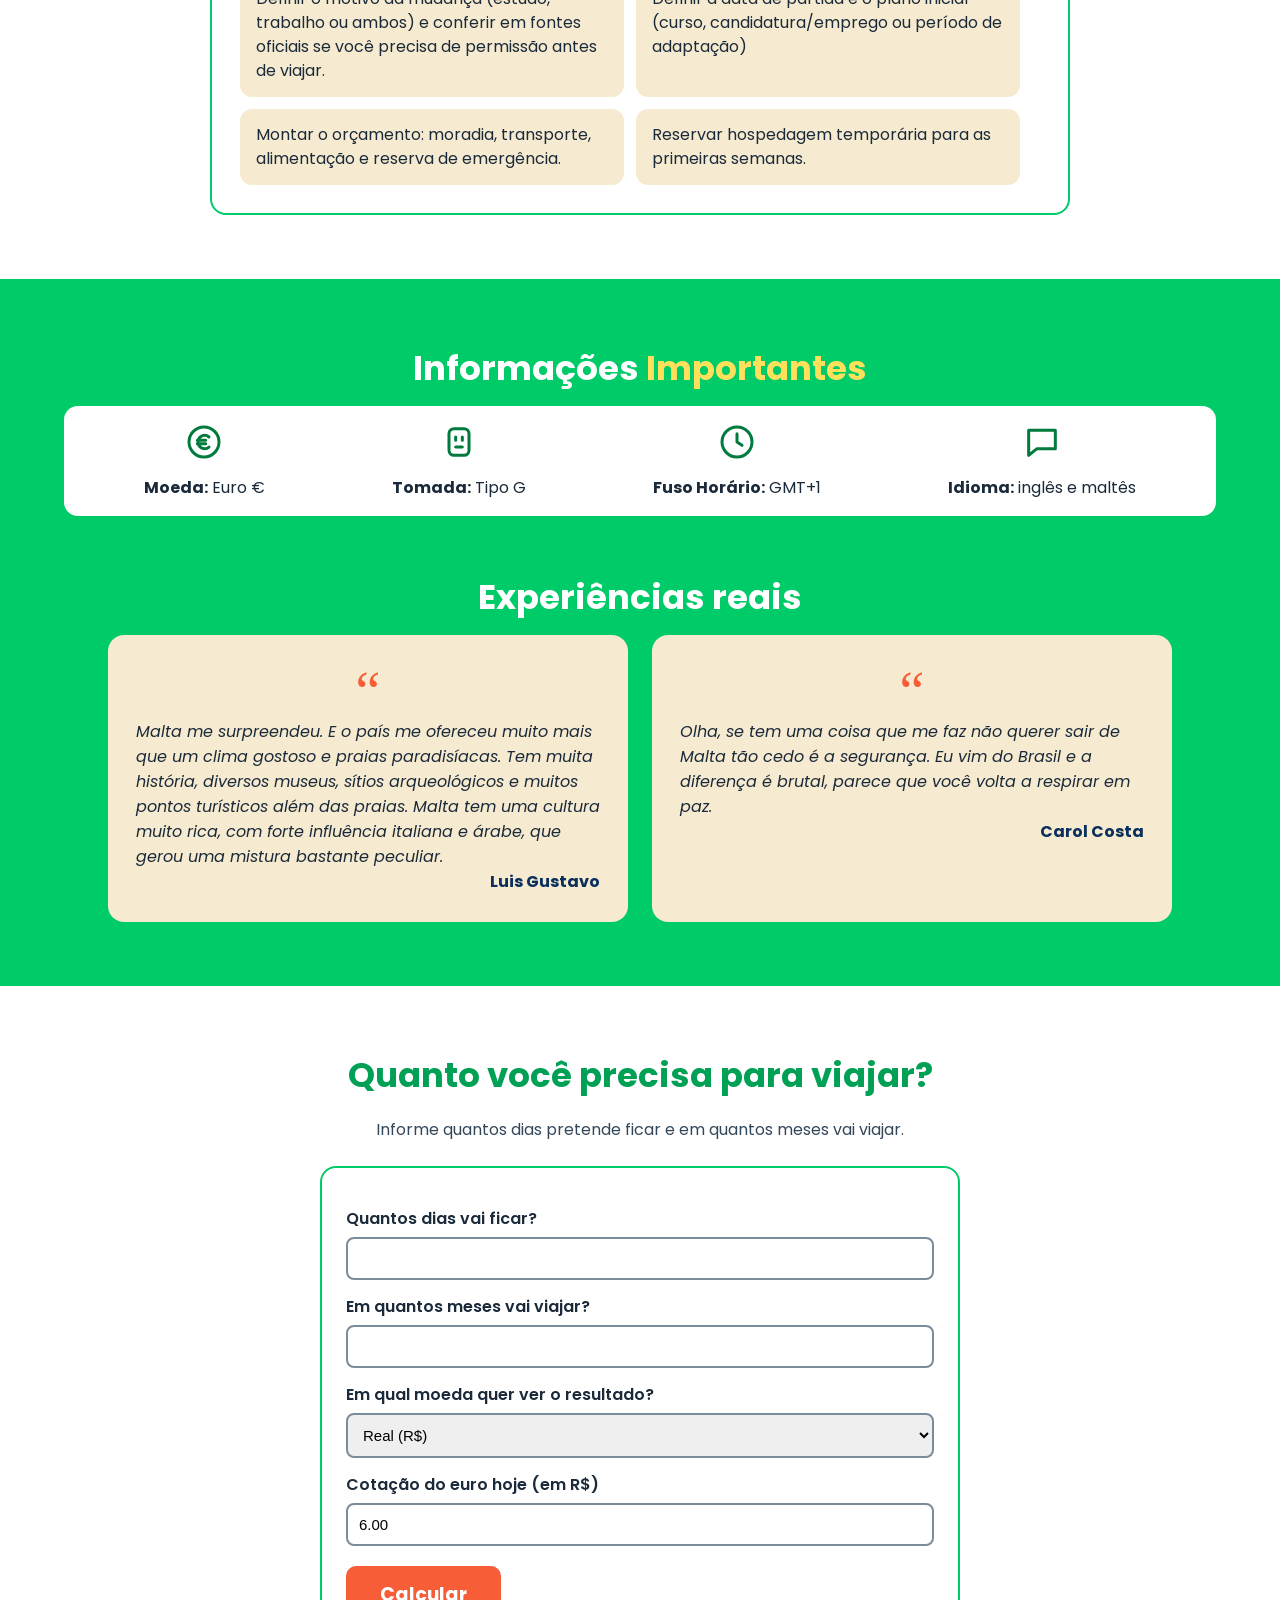
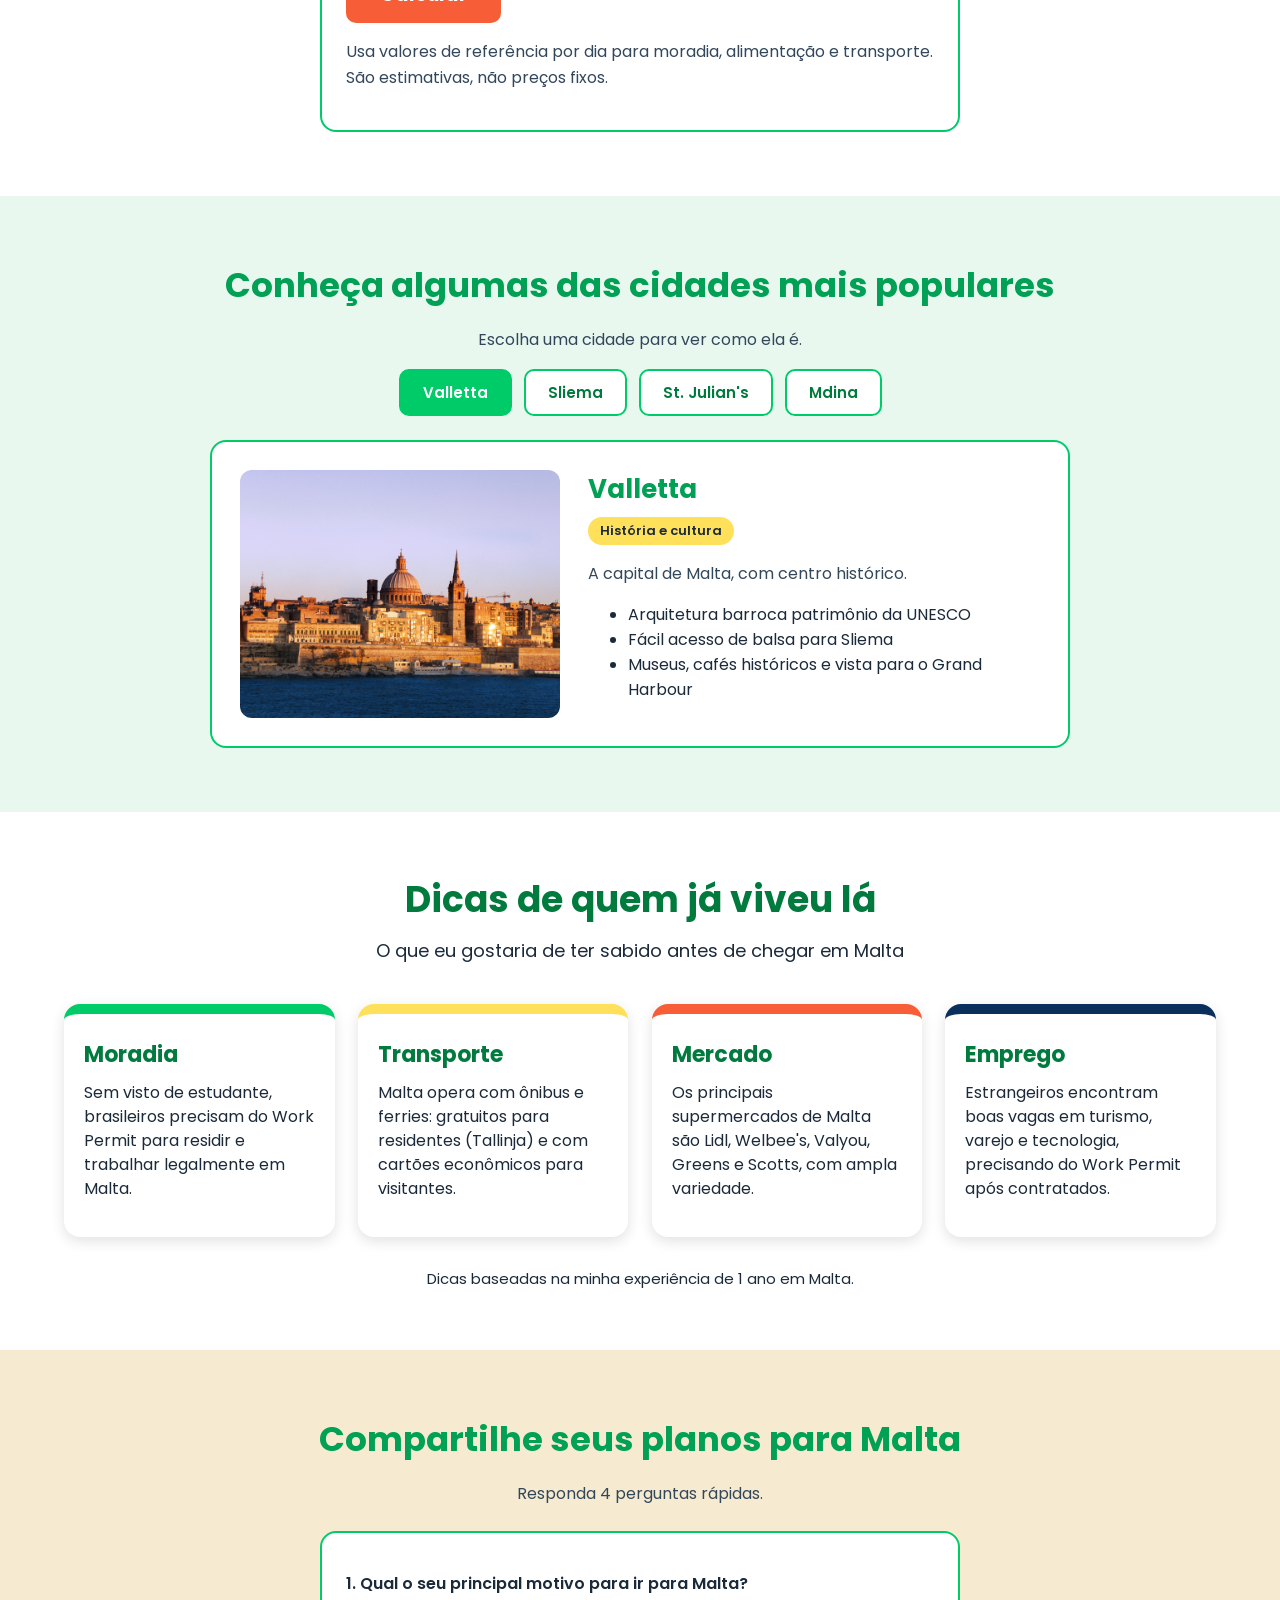
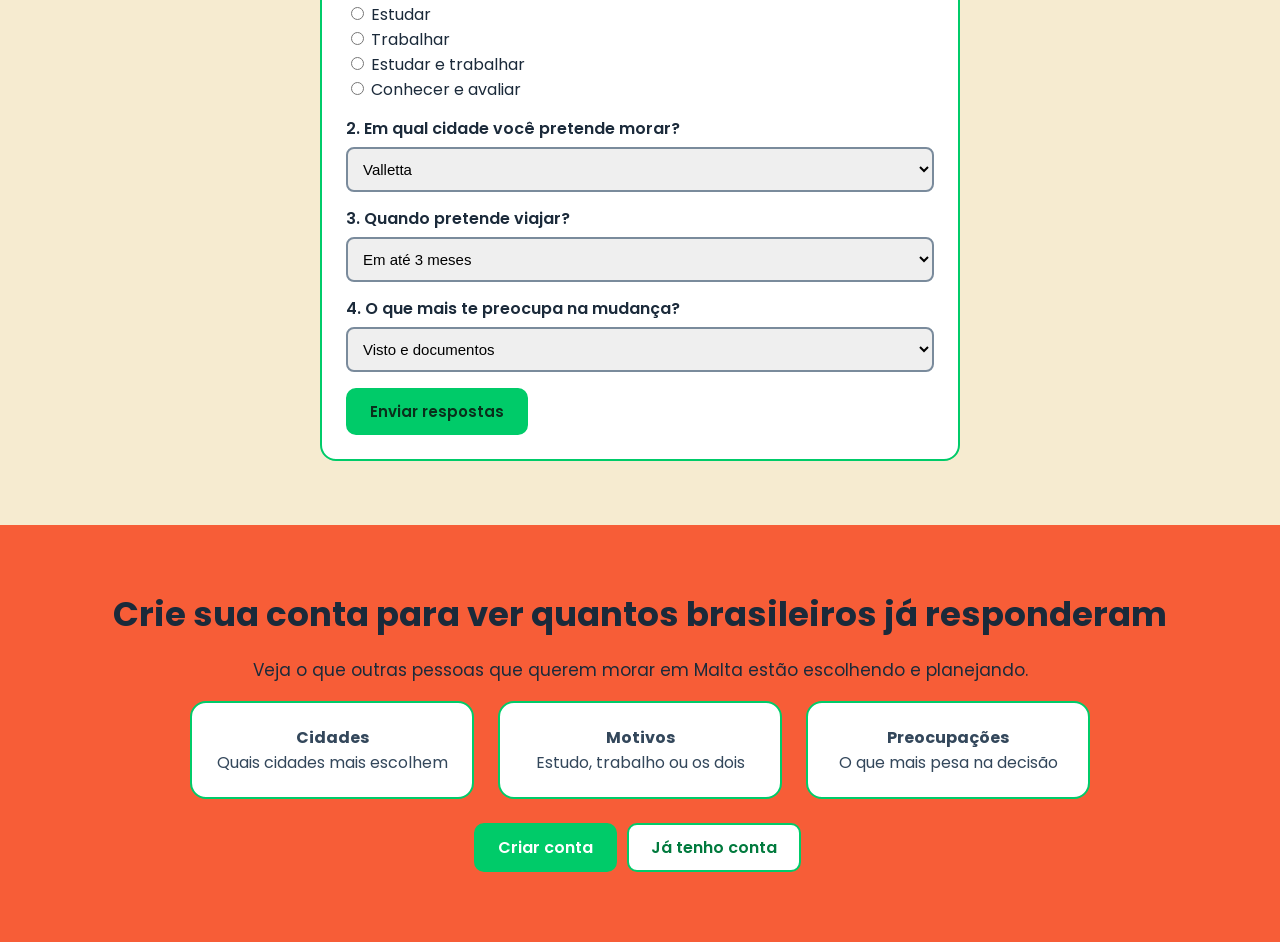
==== commit 7f77f05e: "Adicionando seção de dicas na Home e links Início e Dicas no menu" ====
--- a/public/index.html
+++ b/public/index.html
@@ -13,10 +13,12 @@
     <div class="cabecalho">
         <h3 class="logo">Malta <span class="logo_verde">Experience</span></h3>
         <div class="menu">
+            <a href="#inicio">Início</a>
             <a href="#como">Passo a passo</a>
             <a href="#info">Informações</a>
             <a href="#calculadora">Calculadora</a>
             <a href="#cidades">Cidades</a>
+            <a href="#dicas">Dicas</a>
         </div>
         <div class="botoes_topo">
             <a class="link_botao" href="login.html">Acessar conta</a>
@@ -25,7 +27,7 @@
     </div>
 
 
-    <div class="topo">
+    <div class="topo" id="inicio">
         <div class="topo_texto">
             <h1>Seu guia para morar em Malta</h1>
             <p>Está pensando em morar em Malta? Descubra tudo o que você precisa saber antes de embarcar.</p>
@@ -66,8 +68,10 @@
             <span class="etiqueta">Antes de viajar</span>
             <p>Quanto antes você organiza a base, menos imprevisto na chegada.</p>
             <div class="grade_itens">
-                <div class="item">Definir o motivo da mudança (estudo, trabalho ou ambos) e conferir em fontes oficiais se você precisa de permissão antes de viajar.</div>
-                <div class="item">Definir a data de partida e o plano inicial (curso, candidatura/emprego ou período de adaptação)</div>
+                <div class="item">Definir o motivo da mudança (estudo, trabalho ou ambos) e conferir em fontes oficiais
+                    se você precisa de permissão antes de viajar.</div>
+                <div class="item">Definir a data de partida e o plano inicial (curso, candidatura/emprego ou período de
+                    adaptação)</div>
                 <div class="item">Montar o orçamento: moradia, transporte, alimentação e reserva de emergência.</div>
                 <div class="item">Reservar hospedagem temporária para as primeiras semanas.</div>
             </div>
@@ -231,6 +235,40 @@
                 </ul>
             </div>
         </div>
+    </div>
+
+
+    <div class="secao_dicas" id="dicas">
+        <div class="dicas_titulo">Dicas de quem já viveu lá</div>
+        <div class="dicas_subtitulo">O que eu gostaria de ter sabido antes de chegar em Malta</div>
+
+        <div class="linha_dicas">
+            <div class="cartao_dica">
+                <div class="nome_dica">Moradia</div>
+                <div class="texto_dica">Sem visto de estudante, brasileiros precisam do Work Permit para residir e
+                    trabalhar legalmente em Malta.</div>
+            </div>
+
+            <div class="cartao_dica cor_amarelo">
+                <div class="nome_dica">Transporte</div>
+                <div class="texto_dica">Malta opera com ônibus e ferries: gratuitos para residentes (Tallinja) e com
+                    cartões econômicos para visitantes.</div>
+            </div>
+
+            <div class="cartao_dica cor_laranja">
+                <div class="nome_dica">Mercado</div>
+                <div class="texto_dica">Os principais supermercados de Malta são Lidl, Welbee's, Valyou, Greens e
+                    Scotts, com ampla variedade.</div>
+            </div>
+
+            <div class="cartao_dica cor_azul">
+                <div class="nome_dica">Emprego</div>
+                <div class="texto_dica">Estrangeiros encontram boas vagas em turismo, varejo e tecnologia, precisando do
+                    Work Permit após contratados.</div>
+            </div>
+        </div>
+
+        <div class="rodape_dicas">Dicas baseadas na minha experiência de 1 ano em Malta.</div>
     </div>
 
 
@@ -422,7 +460,7 @@
             if (motivo_escolhido == "") {
                 div_exibir.innerHTML = "<span style='color: red'>Escolha o seu principal motivo para continuar.</span>";
             } else {
-                // os valores enviados são os ids das opções (iguais aos ids das tabelas do banco)
+
                 fetch("/respostas/cadastrar", {
                     method: "POST",
                     headers: {
--- a/public/css/style.css
+++ b/public/css/style.css
@@ -408,3 +408,63 @@
 .escondido {
     display: none;
 }
+
+
+.secao_dicas{
+    padding:60px 5%
+}
+
+.dicas_titulo{
+    text-align:center;
+    font-size:36px;
+    font-weight:bold;
+    color:#007A3D;
+    margin-bottom:10px
+}
+
+.dicas_subtitulo{
+    text-align:center;
+    font-size:18px;
+    margin-bottom:40px
+}
+
+.linha_dicas{
+    display:flex;gap:2%
+}
+
+.cartao_dica{
+    width:23.5%;
+    background:#FFF;
+    border-radius:16px;
+    border-top:10px solid #00CB69;
+    padding:24px 20px;
+    box-shadow:0 4px 14px rgba(0,0,0,0.12)
+}
+
+.cor_amarelo{
+    border-top-color:#FFE05A
+}
+
+.cor_laranja{
+    border-top-color:#F75D37
+}
+
+.cor_azul{
+    border-top-color:#0A2F5C
+}
+
+.nome_dica{
+    font-size:22px;font-weight:bold;color:#007A3D;margin-bottom:10px
+}
+
+.texto_dica{
+    font-size:16px;
+    line-height:24px;
+    margin-bottom:12px
+}
+
+.rodape_dicas{
+    text-align:center;
+    font-size:15px;
+    margin-top:30px
+}
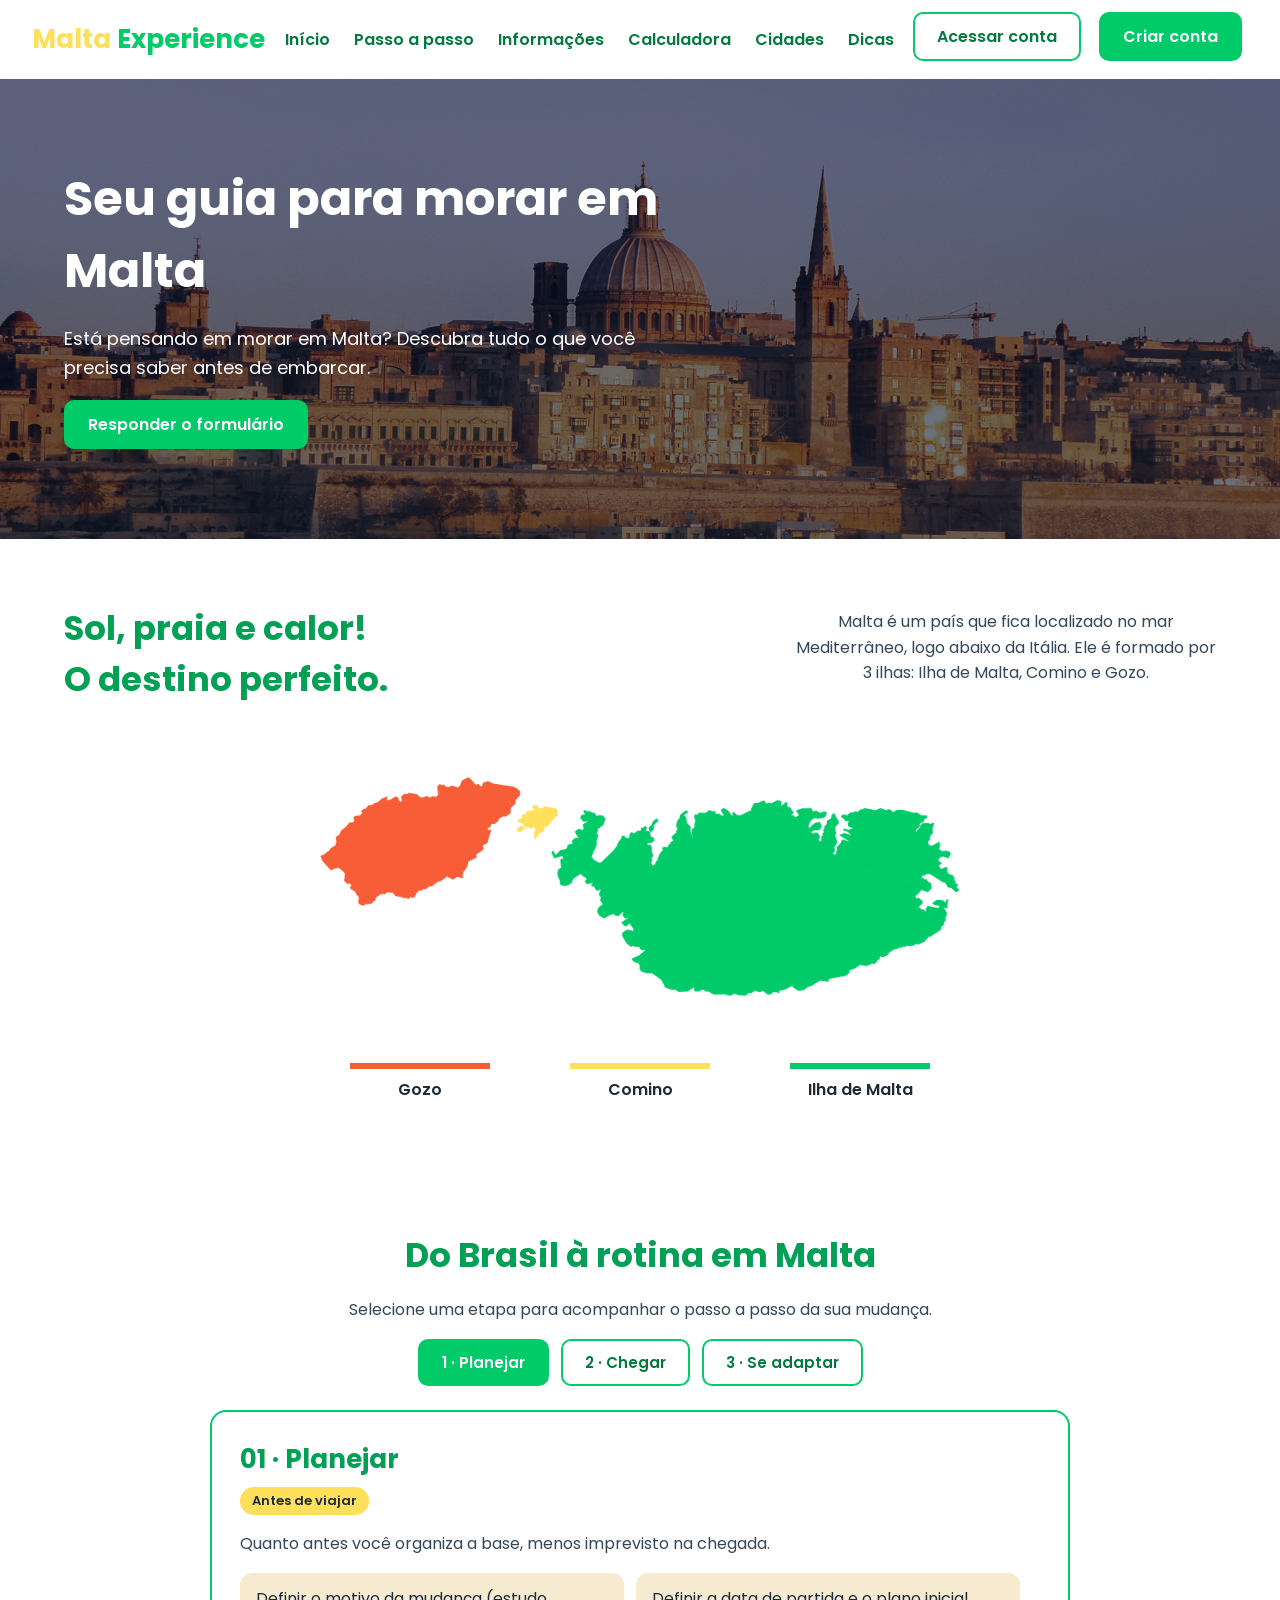
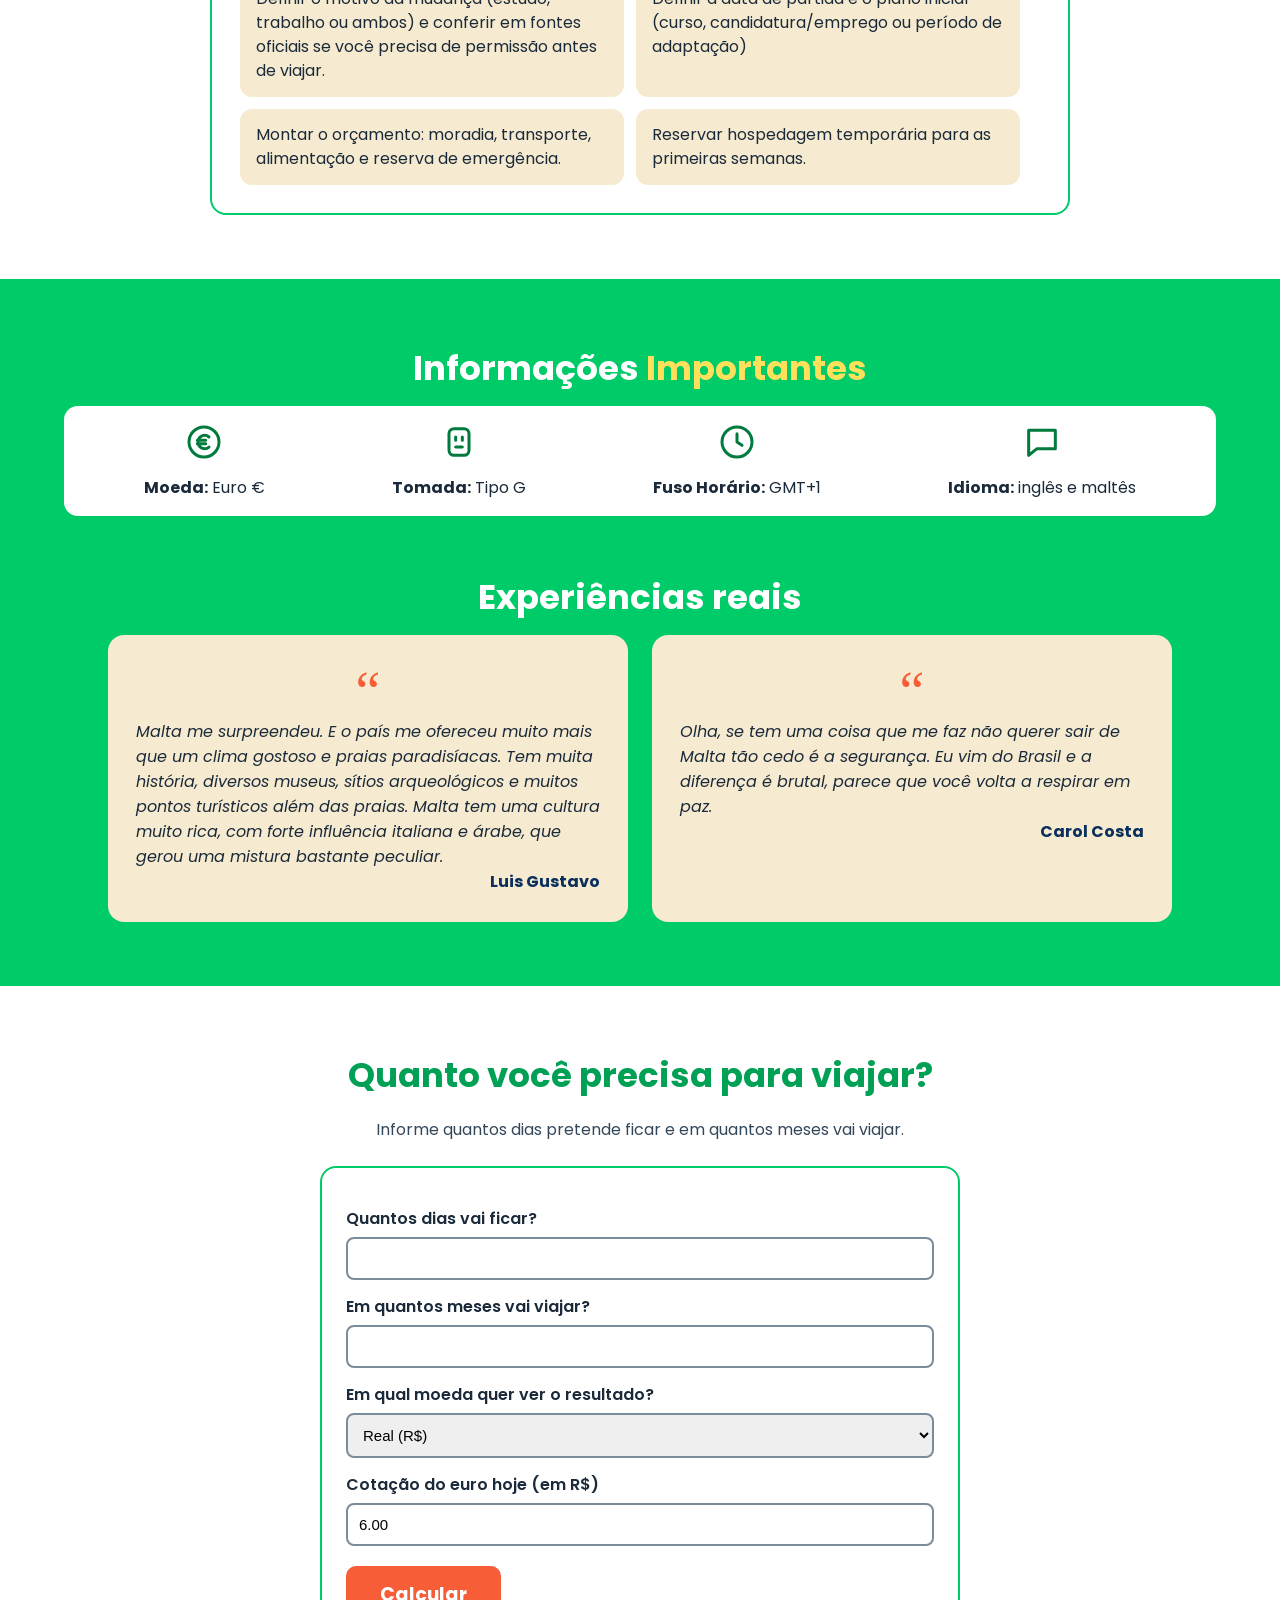
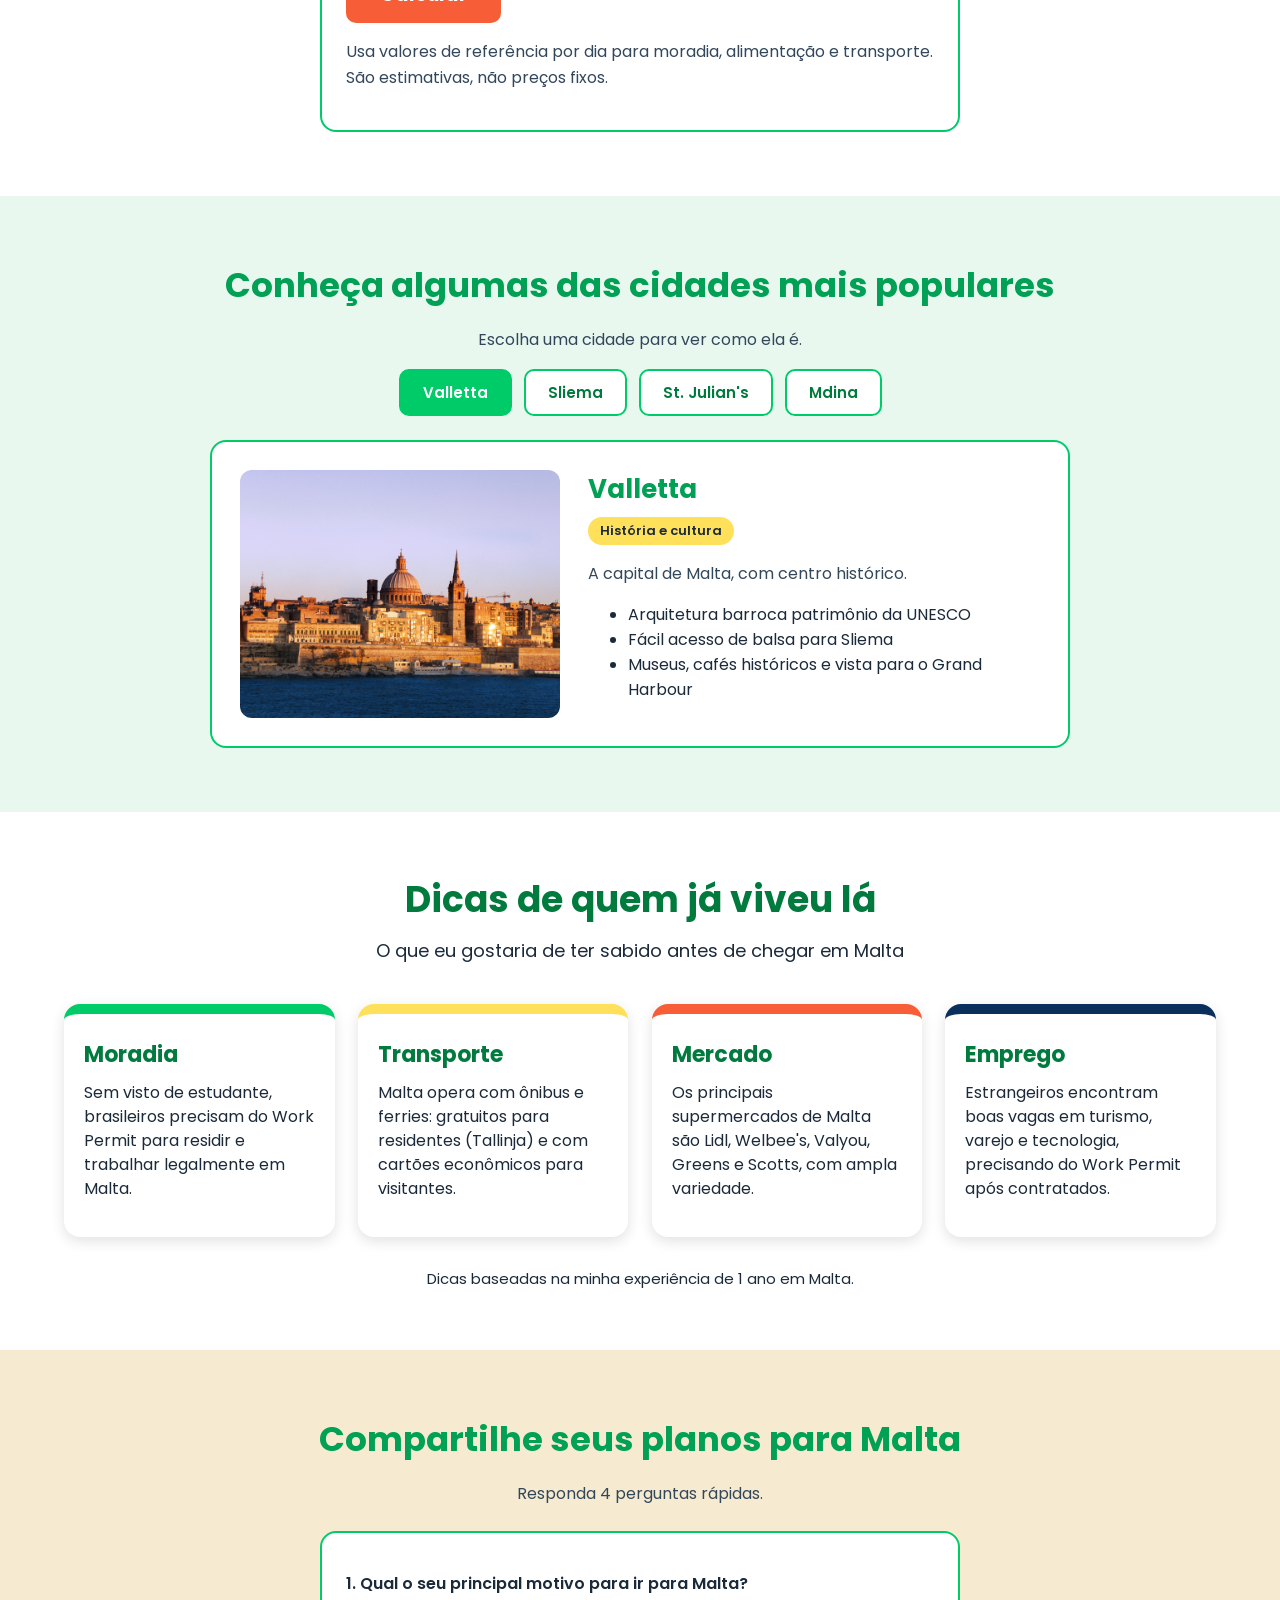
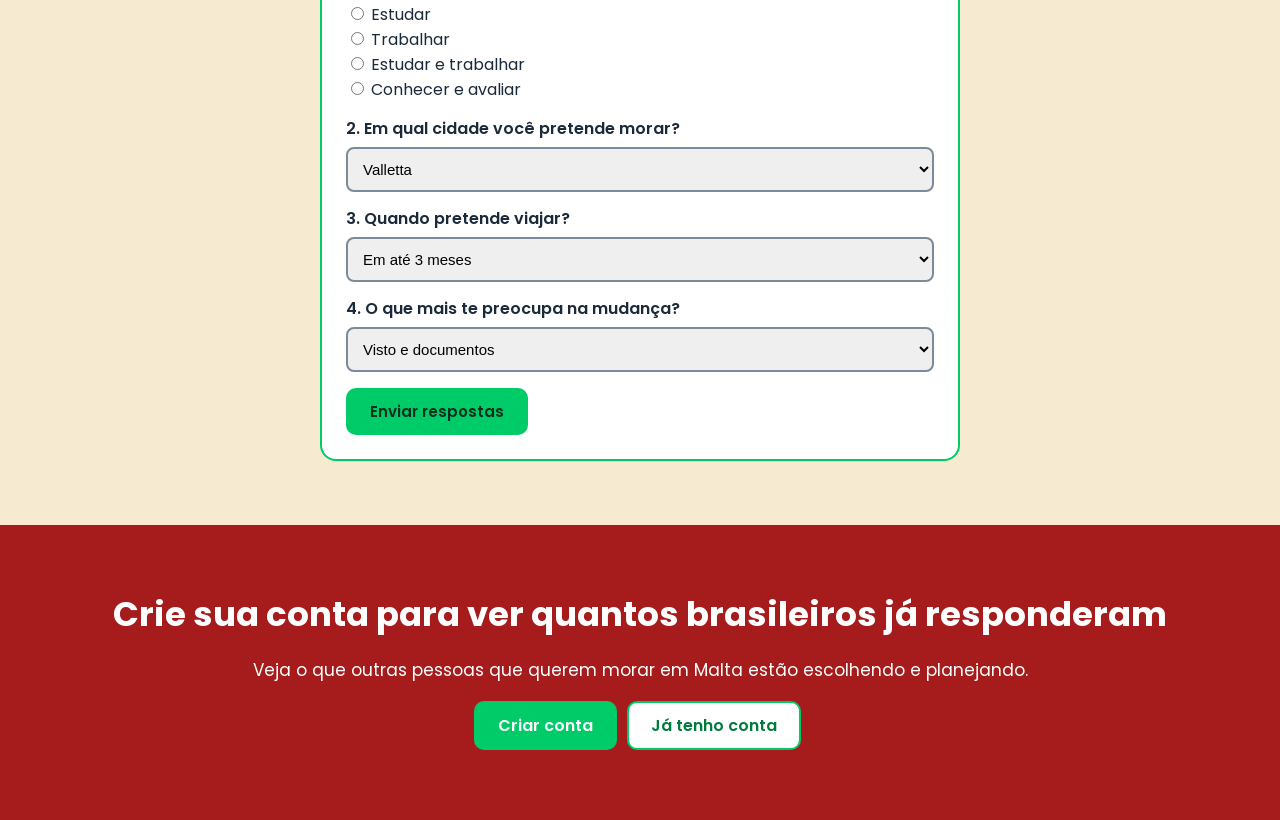
==== commit dcca664e: "Alterando a cor do título e do subtítulo da última seção da Home para branco" ====
--- a/public/index.html
+++ b/public/index.html
@@ -316,15 +316,10 @@
         </div>
     </div>
 
-    <div class="secao fundo_laranja">
-        <h2 class="titulo_escuro">Crie sua conta para ver quantos brasileiros já responderam</h2>
+    <div class="secao fundo_vermelho">
+        <h2 class="titulo_branco">Crie sua conta para ver quantos brasileiros já responderam</h2>
         <p class="texto_escuro">Veja o que outras pessoas que querem morar em Malta estão escolhendo e planejando.</p>
 
-        <div class="linha_cartoes">
-            <div class="cartao_pequeno"><b>Cidades</b><br>Quais cidades mais escolhem</div>
-            <div class="cartao_pequeno"><b>Motivos</b><br>Estudo, trabalho ou os dois</div>
-            <div class="cartao_pequeno"><b>Preocupações</b><br>O que mais pesa na decisão</div>
-        </div>
 
         <a class="link_botao_verde" href="cadastro.html">Criar conta</a>
         <a class="link_botao" href="login.html">Já tenho conta</a>
--- a/public/css/style.css
+++ b/public/css/style.css
@@ -182,8 +182,8 @@
 
 
 
-.fundo_laranja {
-    background: #F75D37;
+.fundo_vermelho {
+    background: #a61c1c;
 }
 
 .titulo_branco {
@@ -380,19 +380,13 @@
     color: #0A2F1B;
 }
 
-.linha_cartoes {
-    display: flex;
-    gap: 24px;
-    max-width: 900px;
-    margin: 0 auto 24px auto;
-}
-
-.titulo_escuro {
-    color: #1B2A3A;
+
+.titulo_branco {
+    color: #ffff;
 }
 
 .texto_escuro {
-    color: #1B2A3A;
+    color: #ffff;
     font-size: 17px;
 }
 
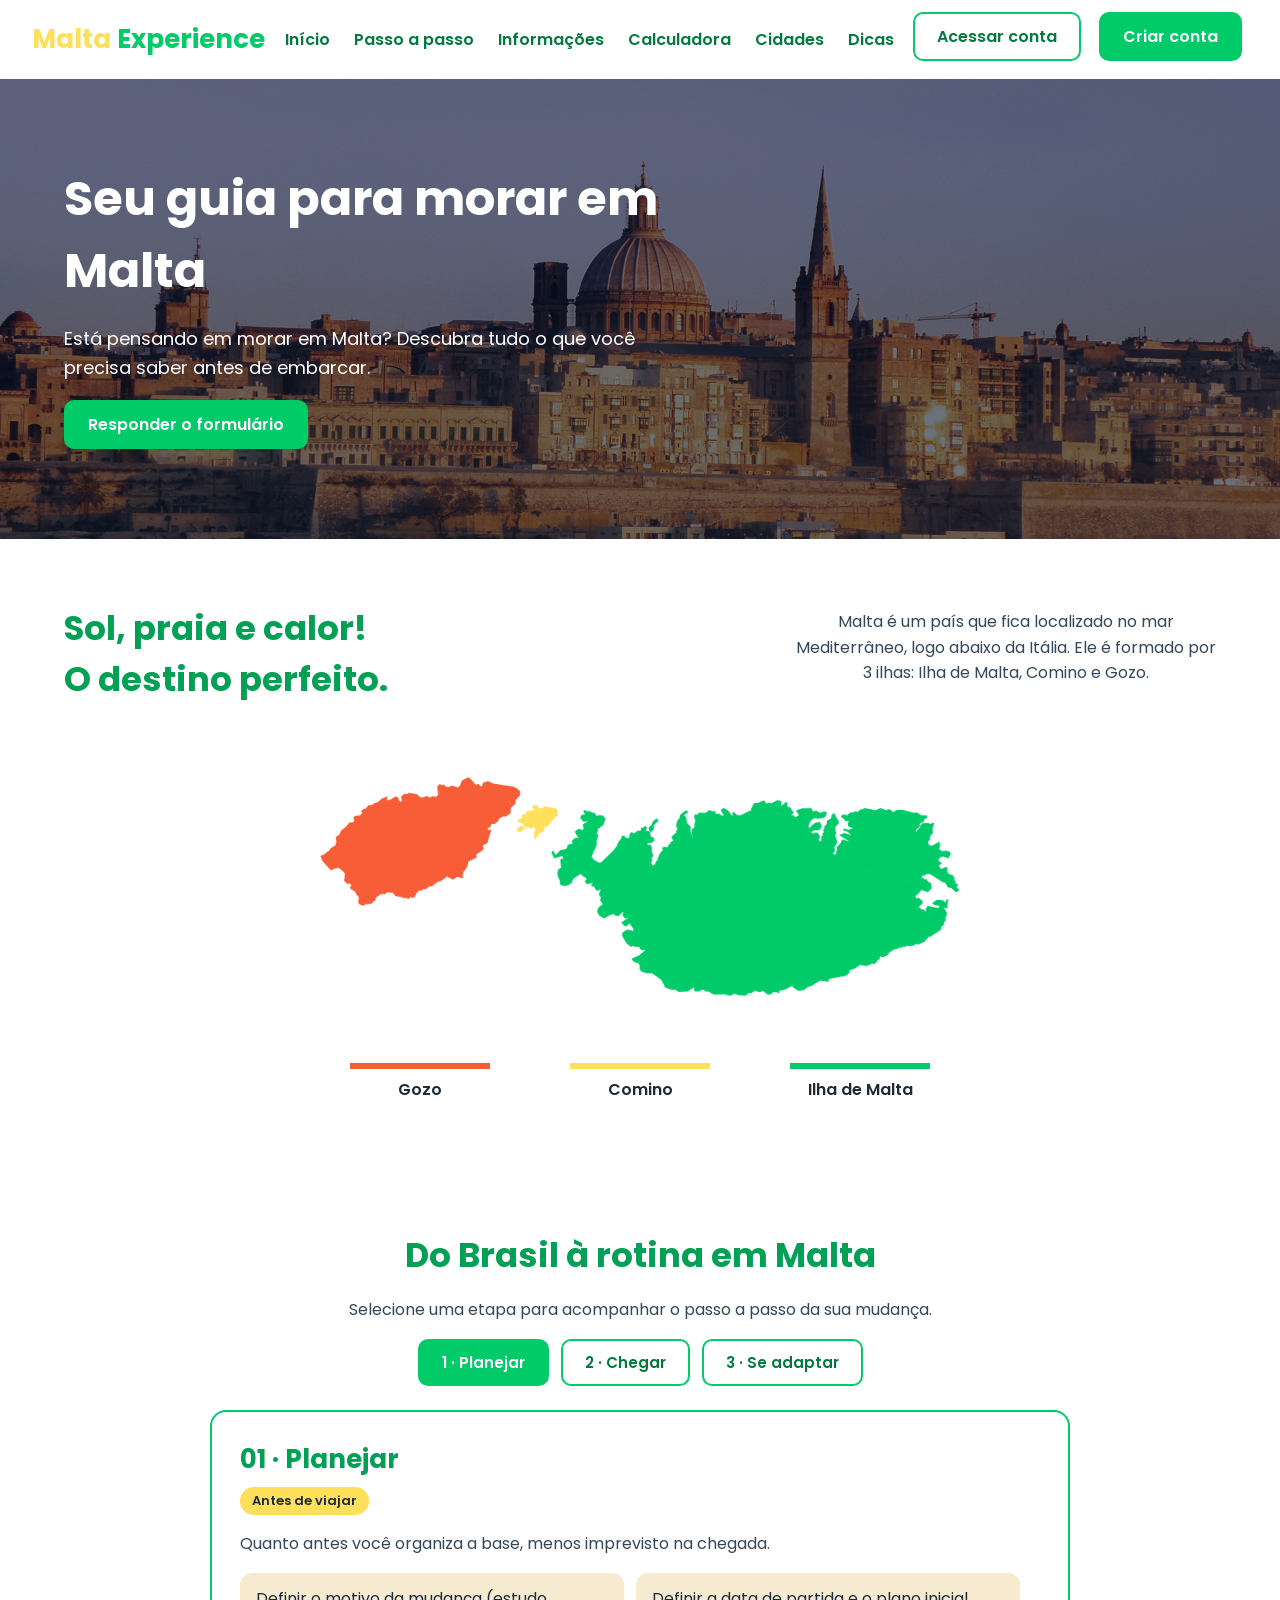
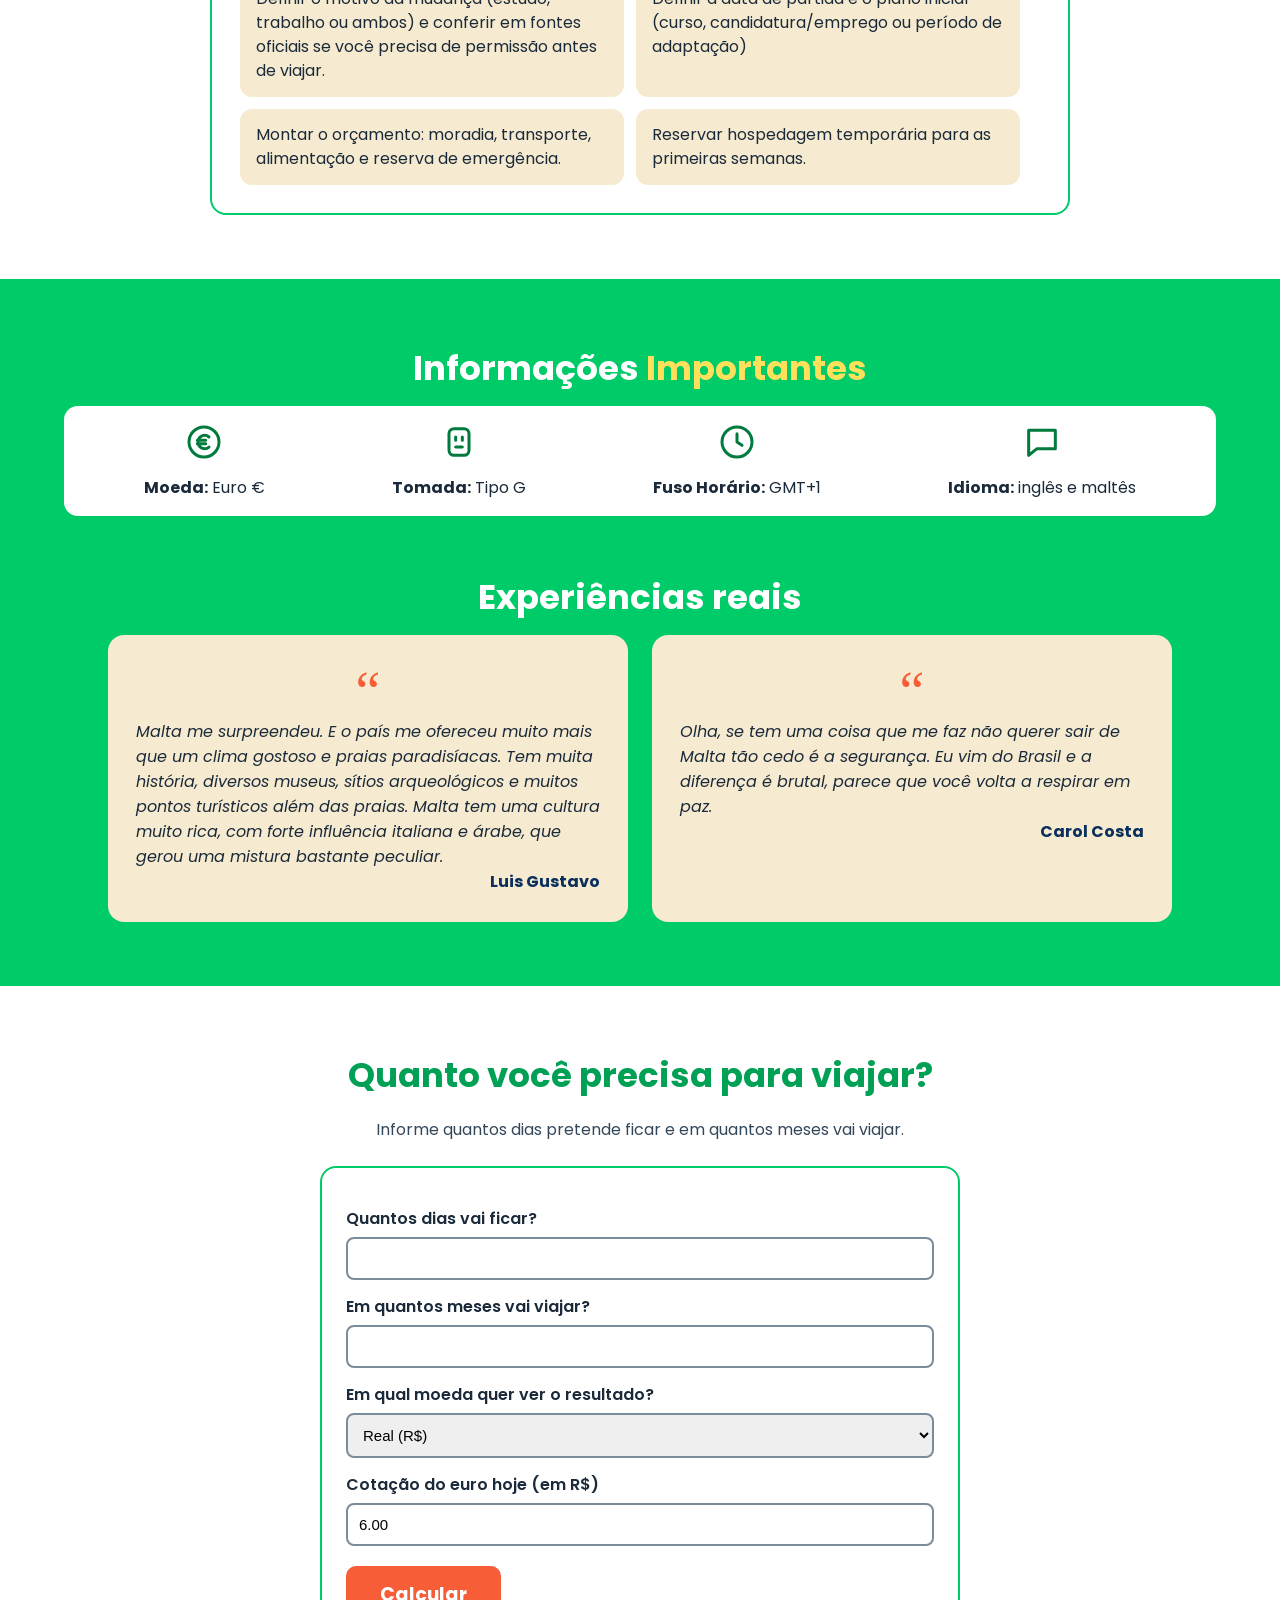
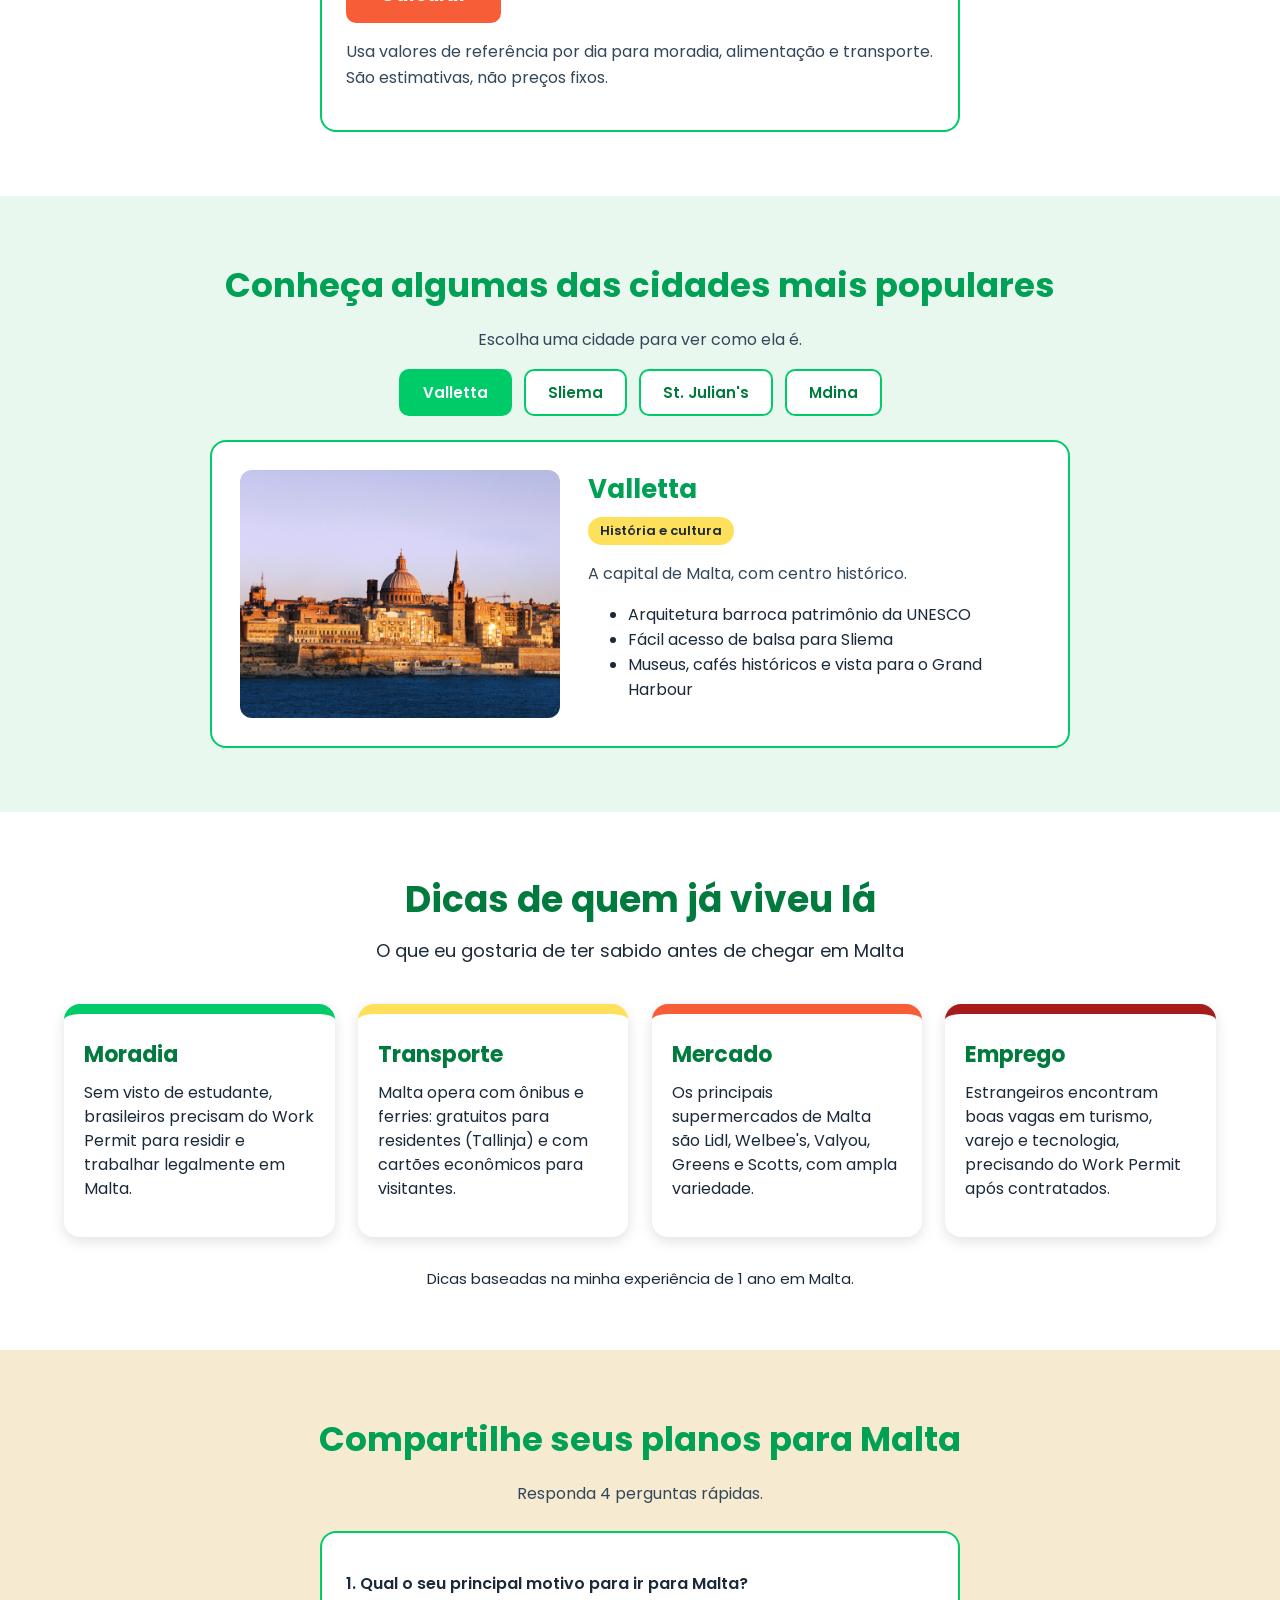
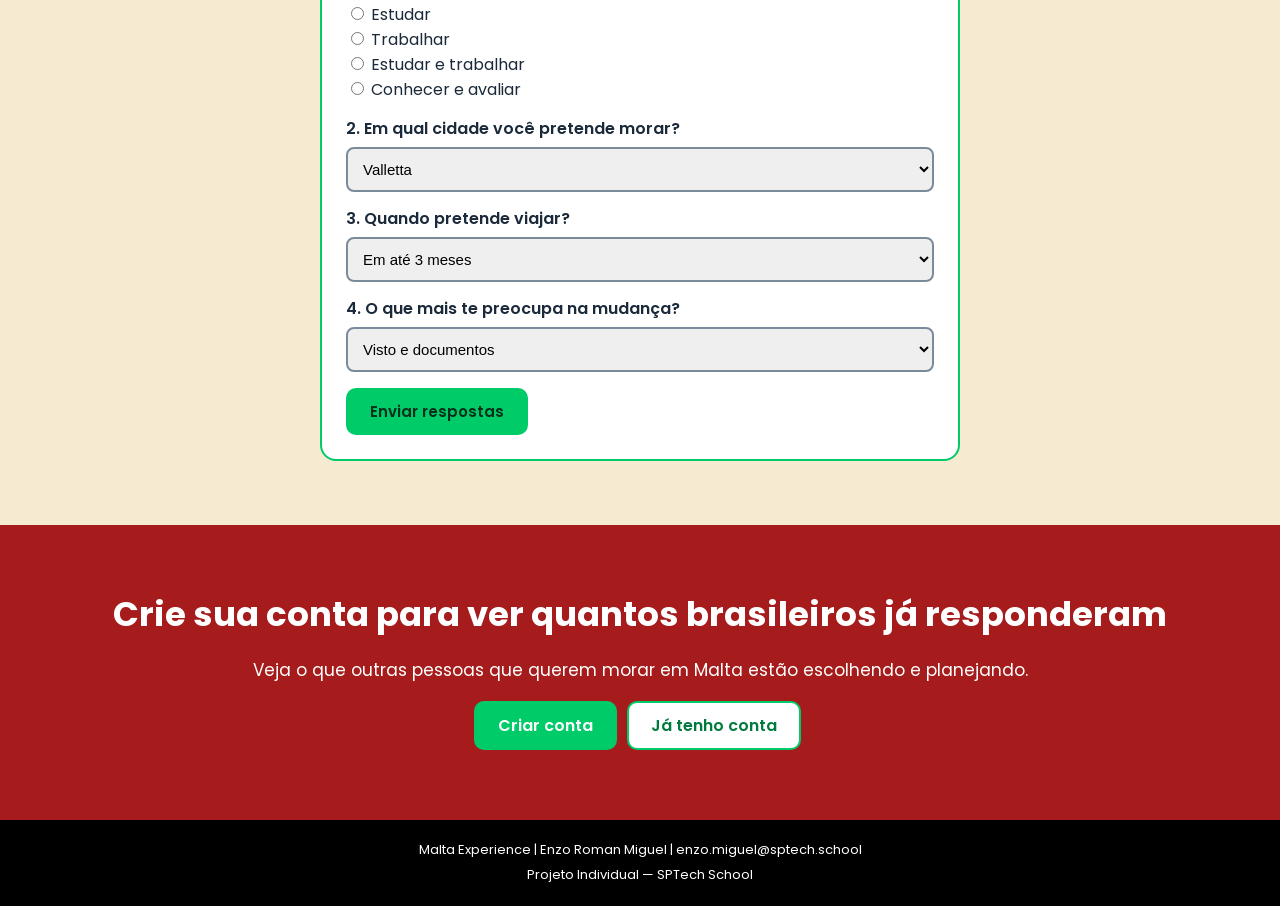
==== commit f2213554: "Adicionando o footer com fundo preto e texto branco" ====
--- a/public/index.html
+++ b/public/index.html
@@ -261,7 +261,7 @@
                     Scotts, com ampla variedade.</div>
             </div>
 
-            <div class="cartao_dica cor_azul">
+            <div class="cartao_dica cor_vermelha">
                 <div class="nome_dica">Emprego</div>
                 <div class="texto_dica">Estrangeiros encontram boas vagas em turismo, varejo e tecnologia, precisando do
                     Work Permit após contratados.</div>
@@ -324,6 +324,14 @@
         <a class="link_botao_verde" href="cadastro.html">Criar conta</a>
         <a class="link_botao" href="login.html">Já tenho conta</a>
     </div>
+
+    <footer class="rodape">
+        <p class="texto_rodape">
+            Malta Experience | Enzo Roman Miguel | enzo.miguel@sptech.school
+        </p>
+
+        <p class="texto_rodape">Projeto Individual — SPTech School</p>
+    </footer>
 
     <script>
 
--- a/public/css/style.css
+++ b/public/css/style.css
@@ -443,8 +443,8 @@
     border-top-color:#F75D37
 }
 
-.cor_azul{
-    border-top-color:#0A2F5C
+.cor_vermelha{
+    border-top-color:#a61c1c
 }
 
 .nome_dica{
@@ -461,4 +461,16 @@
     text-align:center;
     font-size:15px;
     margin-top:30px
+}
+
+.rodape{
+    background:#000000;
+    padding:16px 5%;
+    text-align:center;
+}
+
+.texto_rodape{
+    margin:4px 0;
+    font-size:13px;
+    color:#FFFFFF;
 }
